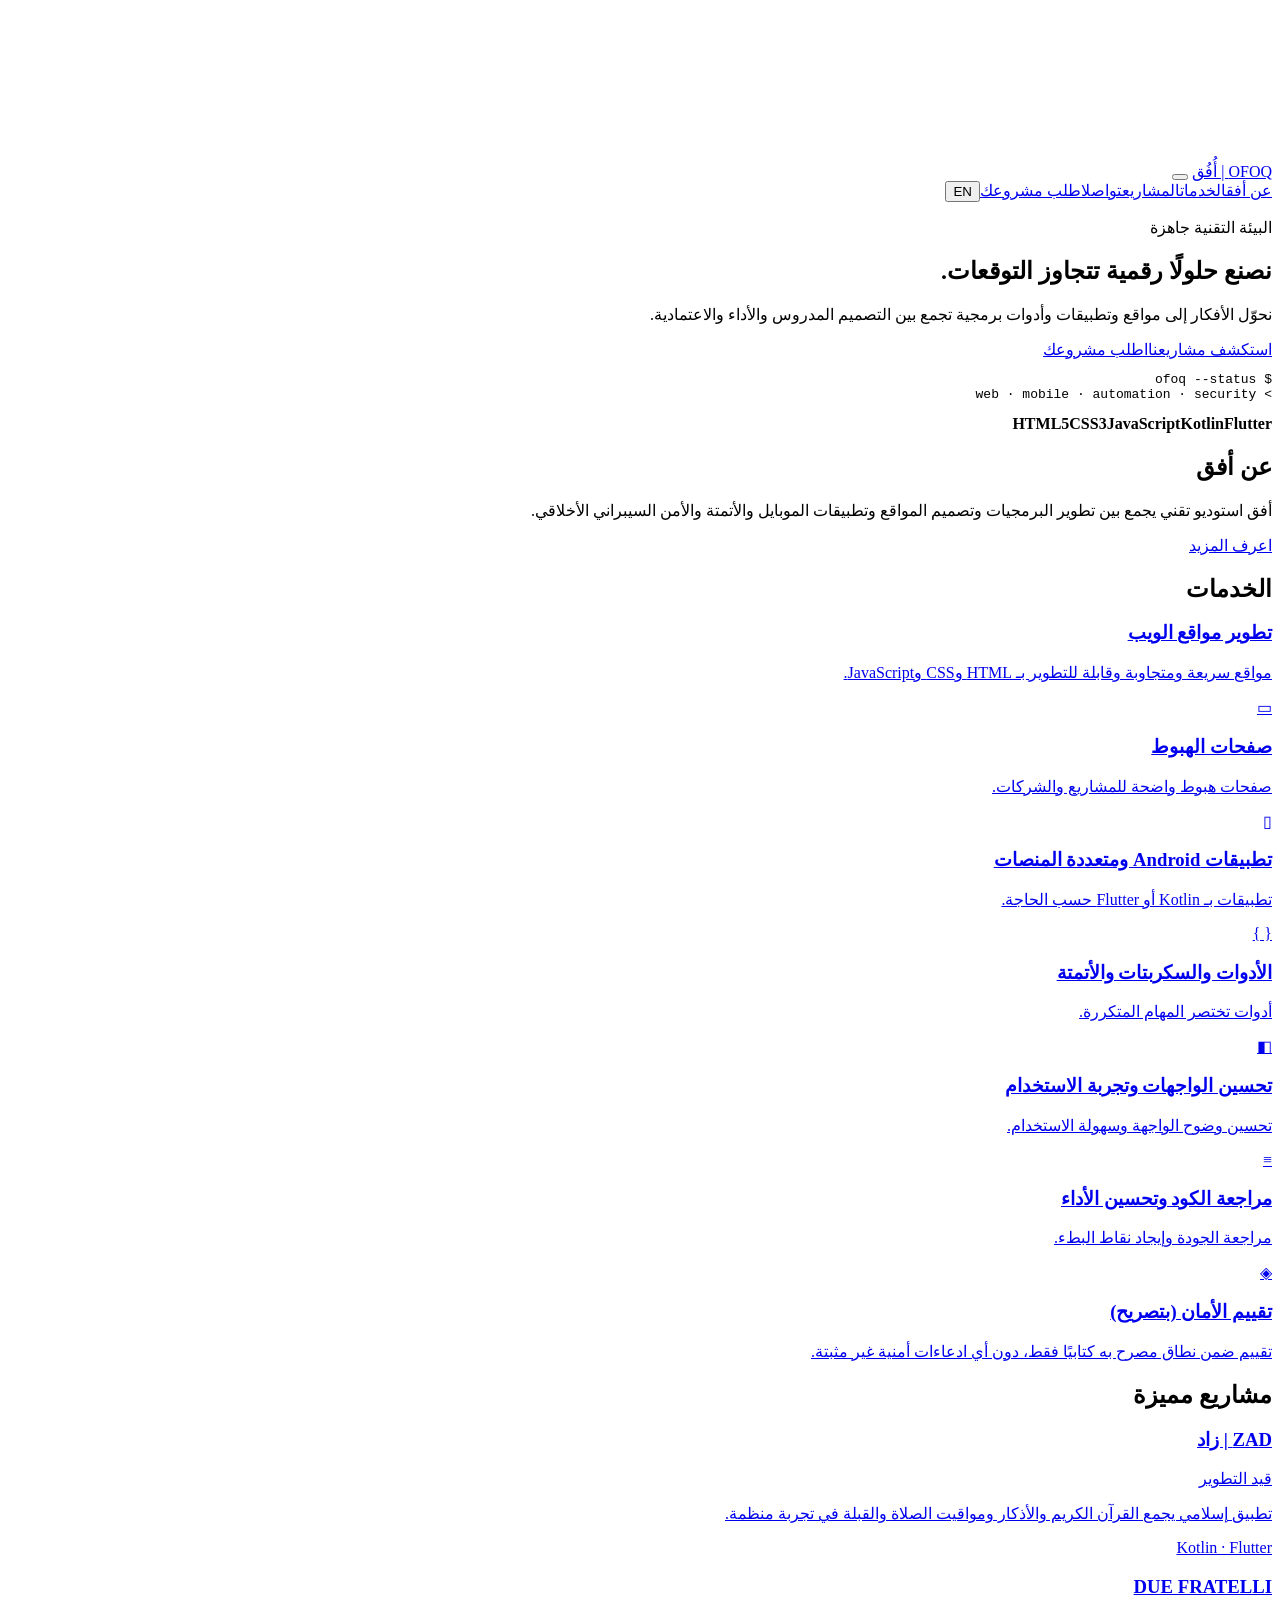
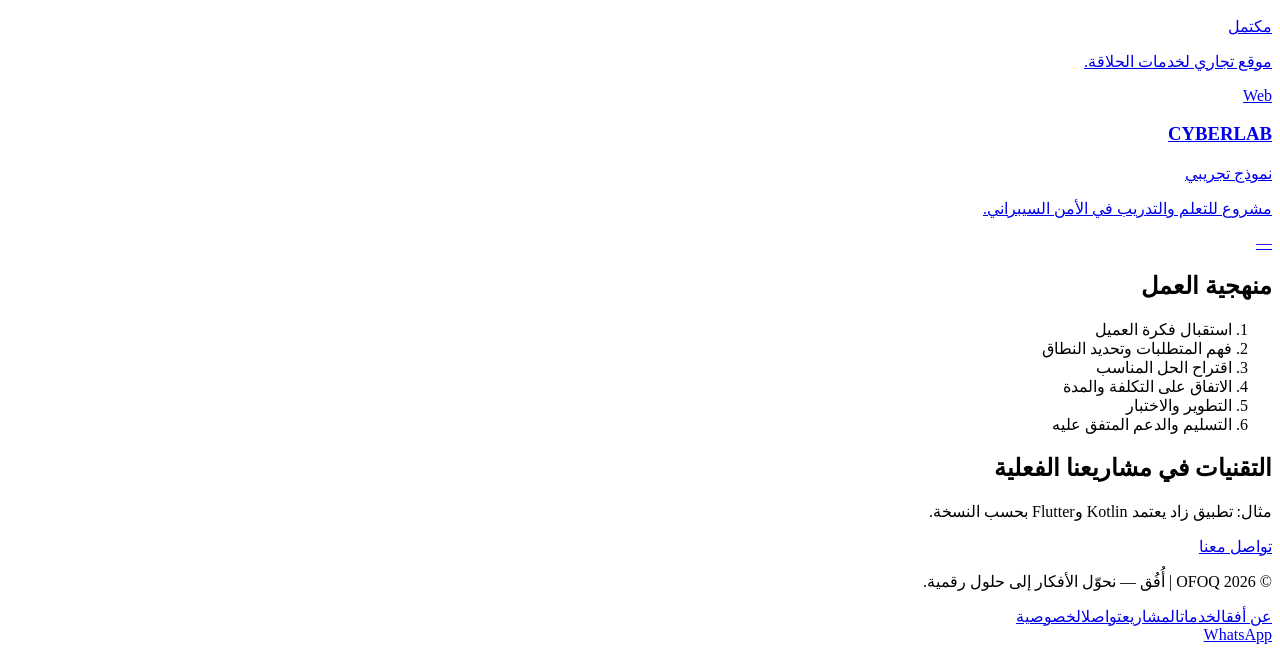
==== index.html @ a7e96326 "Add files via upload" ====
<!DOCTYPE html>
<html lang="ar" dir="rtl" class="js-off" data-title-en="OFOQ — Programming & Tech Studio">
<head><meta charset="utf-8"><meta name="viewport" content="width=device-width, initial-scale=1">
<title>OFOQ | أُفُق — استوديو برمجة وتقنيات</title><meta name="description" content="OFOQ | أُفُق: استوديو تقني لتطوير المواقع والتطبيقات والأتمتة وتقييم الأمان ضمن نطاق مصرح به.">
<meta property="og:title" content="OFOQ | أُفُق — استوديو برمجة وتقنيات"><meta property="og:description" content="OFOQ | أُفُق: استوديو تقني لتطوير المواقع والتطبيقات والأتمتة وتقييم الأمان ضمن نطاق مصرح به."><meta property="og:type" content="website">
<link rel="icon" href="assets/icons/favicon.svg" type="image/svg+xml"><link rel="stylesheet" href="css/site.css">
<script src="js/site.js" defer></script></head>
<body><canvas id="bg" aria-hidden="true"></canvas>
<header class="nav"><div class="wrap"><a class="logo" href="index.html">OFOQ<span> | أُفُق</span></a>
<button class="burger" id="burger" aria-label="Menu" aria-expanded="false" aria-controls="links"><i></i><i></i><i></i></button>
<nav class="links" id="links"><a href="pages/about.html"><span data-ar="عن أفق" data-en="About">عن أفق</span></a><a href="pages/services.html"><span data-ar="الخدمات" data-en="Services">الخدمات</span></a><a href="pages/projects.html"><span data-ar="المشاريع" data-en="Projects">المشاريع</span></a><a href="pages/contact.html"><span data-ar="تواصل" data-en="Contact">تواصل</span></a><a class="btn sm" href="pages/request-project.html"><span data-ar="اطلب مشروعك" data-en="Request">اطلب مشروعك</span></a><button id="lang" class="btn g sm" aria-label="Language">EN</button></nav></div></header>
<main><section class="sec "><div class="wrap"><div class="hero"><div><p class="eyebrow"><span class="dot"></span><span data-ar="البيئة التقنية جاهزة" data-en="Environment ready">البيئة التقنية جاهزة</span></p>
<h1><span data-ar="نصنع حلولًا رقمية تتجاوز التوقعات." data-en="We craft digital solutions that exceed expectations.">نصنع حلولًا رقمية تتجاوز التوقعات.</span></h1>
<p class="lead"><span data-ar="نحوّل الأفكار إلى مواقع وتطبيقات وأدوات برمجية تجمع بين التصميم المدروس والأداء والاعتمادية." data-en="We turn ideas into websites, apps and software tools that combine considered design, performance and reliability.">نحوّل الأفكار إلى مواقع وتطبيقات وأدوات برمجية تجمع بين التصميم المدروس والأداء والاعتمادية.</span></p>
<div class="row"><a class="btn" href="pages/projects.html"><span data-ar="استكشف مشاريعنا" data-en="Explore our projects">استكشف مشاريعنا</span></a><a class="btn g" href="pages/request-project.html"><span data-ar="اطلب مشروعك" data-en="Request your project">اطلب مشروعك</span></a></div></div>
<div class="term" aria-hidden="true"><div class="bar"><i></i><i></i><i></i></div><pre id="term">$ ofoq --status
&gt; web · mobile · automation · security</pre><div class="chips"><b>HTML5</b><b>CSS3</b><b>JavaScript</b><b>Kotlin</b><b>Flutter</b></div></div></div></div></section><section class="sec alt"><div class="wrap"><h2><span data-ar="عن أفق" data-en="About OFOQ">عن أفق</span></h2><p class="lead"><span data-ar="أفق استوديو تقني يجمع بين تطوير البرمجيات وتصميم المواقع وتطبيقات الموبايل والأتمتة والأمن السيبراني الأخلاقي." data-en="OFOQ is a tech studio spanning software development, web design, mobile apps, automation and ethical cybersecurity.">أفق استوديو تقني يجمع بين تطوير البرمجيات وتصميم المواقع وتطبيقات الموبايل والأتمتة والأمن السيبراني الأخلاقي.</span></p><div class="row"><a class="btn g" href="pages/about.html"><span data-ar="اعرف المزيد" data-en="Learn more">اعرف المزيد</span></a></div></div></section><section class="sec "><div class="wrap"><h2><span data-ar="الخدمات" data-en="Services">الخدمات</span></h2><div class="grid"><a class="card tilt rv" href="pages/request-project.html?s=0"><div class="ico"></></div><h3><span data-ar="تطوير مواقع الويب" data-en="Website development">تطوير مواقع الويب</span></h3><p><span data-ar="مواقع سريعة ومتجاوبة وقابلة للتطوير بـ HTML وCSS وJavaScript." data-en="Fast, responsive, extensible websites in HTML, CSS and JavaScript.">مواقع سريعة ومتجاوبة وقابلة للتطوير بـ HTML وCSS وJavaScript.</span></p></a><a class="card tilt rv" href="pages/request-project.html?s=1"><div class="ico">▭</div><h3><span data-ar="صفحات الهبوط" data-en="Landing pages">صفحات الهبوط</span></h3><p><span data-ar="صفحات هبوط واضحة للمشاريع والشركات." data-en="Clear landing pages for projects and companies.">صفحات هبوط واضحة للمشاريع والشركات.</span></p></a><a class="card tilt rv" href="pages/request-project.html?s=2"><div class="ico">▯</div><h3><span data-ar="تطبيقات Android ومتعددة المنصات" data-en="Android & cross-platform apps">تطبيقات Android ومتعددة المنصات</span></h3><p><span data-ar="تطبيقات بـ Kotlin أو Flutter حسب الحاجة." data-en="Apps in Kotlin or Flutter as needed.">تطبيقات بـ Kotlin أو Flutter حسب الحاجة.</span></p></a><a class="card tilt rv" href="pages/request-project.html?s=3"><div class="ico">{ }</div><h3><span data-ar="الأدوات والسكربتات والأتمتة" data-en="Tools, scripts & automation">الأدوات والسكربتات والأتمتة</span></h3><p><span data-ar="أدوات تختصر المهام المتكررة." data-en="Tools that cut repetitive work.">أدوات تختصر المهام المتكررة.</span></p></a><a class="card tilt rv" href="pages/request-project.html?s=4"><div class="ico">◧</div><h3><span data-ar="تحسين الواجهات وتجربة الاستخدام" data-en="UI/UX improvement">تحسين الواجهات وتجربة الاستخدام</span></h3><p><span data-ar="تحسين وضوح الواجهة وسهولة الاستخدام." data-en="Clearer interfaces and easier usage.">تحسين وضوح الواجهة وسهولة الاستخدام.</span></p></a><a class="card tilt rv" href="pages/request-project.html?s=5"><div class="ico">≡</div><h3><span data-ar="مراجعة الكود وتحسين الأداء" data-en="Code review & performance">مراجعة الكود وتحسين الأداء</span></h3><p><span data-ar="مراجعة الجودة وإيجاد نقاط البطء." data-en="Quality review and bottleneck hunting.">مراجعة الجودة وإيجاد نقاط البطء.</span></p></a><a class="card tilt rv" href="pages/request-project.html?s=6"><div class="ico">◈</div><h3><span data-ar="تقييم الأمان (بتصريح)" data-en="Security assessment (authorized)">تقييم الأمان (بتصريح)</span></h3><p><span data-ar="تقييم ضمن نطاق مصرح به كتابيًا فقط، دون أي ادعاءات أمنية غير مثبتة." data-en="Only within a written, authorized scope, with no unproven security claims.">تقييم ضمن نطاق مصرح به كتابيًا فقط، دون أي ادعاءات أمنية غير مثبتة.</span></p></a></div></div></section><section class="sec alt"><div class="wrap"><h2><span data-ar="مشاريع مميزة" data-en="Featured projects">مشاريع مميزة</span></h2><div class="grid"><a class="card tilt rv" data-tags="app kotlin flutter" href="pages/projects/zad.html"><h3>ZAD | زاد</h3><span class="pill"><span data-ar="قيد التطوير" data-en="In development">قيد التطوير</span></span><p><span data-ar="تطبيق إسلامي يجمع القرآن الكريم والأذكار ومواقيت الصلاة والقبلة في تجربة منظمة." data-en="An Islamic app combining Quran, adhkar, prayer times and qibla in an organized experience.">تطبيق إسلامي يجمع القرآن الكريم والأذكار ومواقيت الصلاة والقبلة في تجربة منظمة.</span></p><p class="mono">Kotlin · Flutter</p></a><a class="card tilt rv" data-tags="web" href="pages/projects/due-fratelli.html"><h3>DUE FRATELLI</h3><span class="pill"><span data-ar="مكتمل" data-en="Completed">مكتمل</span></span><p><span data-ar="موقع تجاري لخدمات الحلاقة." data-en="A commercial website for barber services.">موقع تجاري لخدمات الحلاقة.</span></p><p class="mono">Web</p></a><a class="card tilt rv" data-tags="sec" href="pages/projects/cyberlab.html"><h3>CYBERLAB</h3><span class="pill"><span data-ar="نموذج تجريبي" data-en="Prototype">نموذج تجريبي</span></span><p><span data-ar="مشروع للتعلم والتدريب في الأمن السيبراني." data-en="A cybersecurity learning and training project.">مشروع للتعلم والتدريب في الأمن السيبراني.</span></p><p class="mono">—</p></a></div></div></section><section class="sec "><div class="wrap"><h2><span data-ar="منهجية العمل" data-en="How we work">منهجية العمل</span></h2><ol class="grid steps"><li class="card rv"><span data-ar="استقبال فكرة العميل" data-en="Receive your idea">استقبال فكرة العميل</span></li><li class="card rv"><span data-ar="فهم المتطلبات وتحديد النطاق" data-en="Understand requirements & scope">فهم المتطلبات وتحديد النطاق</span></li><li class="card rv"><span data-ar="اقتراح الحل المناسب" data-en="Propose the right solution">اقتراح الحل المناسب</span></li><li class="card rv"><span data-ar="الاتفاق على التكلفة والمدة" data-en="Agree on cost & timeline">الاتفاق على التكلفة والمدة</span></li><li class="card rv"><span data-ar="التطوير والاختبار" data-en="Build & test">التطوير والاختبار</span></li><li class="card rv"><span data-ar="التسليم والدعم المتفق عليه" data-en="Delivery & agreed support">التسليم والدعم المتفق عليه</span></li></ol></div></section><section class="sec alt"><div class="wrap"><h2><span data-ar="التقنيات في مشاريعنا الفعلية" data-en="Tech in our actual projects">التقنيات في مشاريعنا الفعلية</span></h2><p class="lead"><span data-ar="مثال: تطبيق زاد يعتمد Kotlin وFlutter بحسب النسخة." data-en="Example: ZAD uses Kotlin and Flutter depending on the version.">مثال: تطبيق زاد يعتمد Kotlin وFlutter بحسب النسخة.</span></p><div class="row"><a class="btn" href="pages/contact.html"><span data-ar="تواصل معنا" data-en="Get in touch">تواصل معنا</span></a></div></div></section></main>
<footer><div class="wrap"><p>© <span id="yr">2026</span> OFOQ | أُفُق — <span data-ar="نحوّل الأفكار إلى حلول رقمية." data-en="Turning Ideas Into Digital Solutions.">نحوّل الأفكار إلى حلول رقمية.</span></p>
<nav><a href="pages/about.html"><span data-ar="عن أفق" data-en="About">عن أفق</span></a><a href="pages/services.html"><span data-ar="الخدمات" data-en="Services">الخدمات</span></a><a href="pages/projects.html"><span data-ar="المشاريع" data-en="Projects">المشاريع</span></a><a href="pages/contact.html"><span data-ar="تواصل" data-en="Contact">تواصل</span></a><a href="pages/privacy.html"><span data-ar="الخصوصية" data-en="Privacy">الخصوصية</span></a></nav></div></footer>
<a class="wa" href="https://wa.me/201101774594" target="_blank" rel="noopener" aria-label="WhatsApp">WhatsApp</a></body></html>
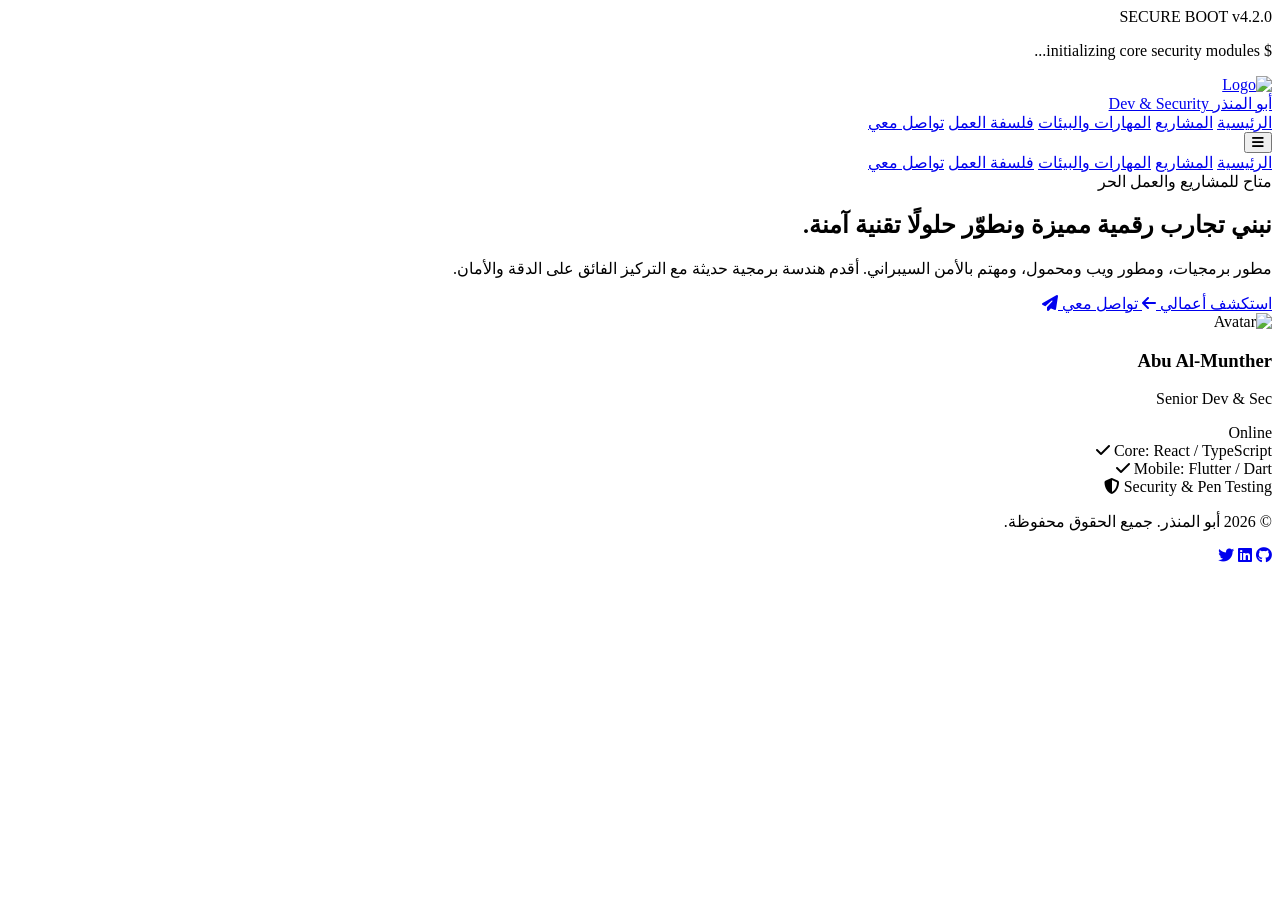
==== commit 629dbf85: "Add files via upload" ====
--- a/index.html
+++ b/index.html
@@ -1,20 +1,165 @@
 <!DOCTYPE html>
-<html lang="ar" dir="rtl" class="js-off" data-title-en="OFOQ — Programming & Tech Studio">
-<head><meta charset="utf-8"><meta name="viewport" content="width=device-width, initial-scale=1">
-<title>OFOQ | أُفُق — استوديو برمجة وتقنيات</title><meta name="description" content="OFOQ | أُفُق: استوديو تقني لتطوير المواقع والتطبيقات والأتمتة وتقييم الأمان ضمن نطاق مصرح به.">
-<meta property="og:title" content="OFOQ | أُفُق — استوديو برمجة وتقنيات"><meta property="og:description" content="OFOQ | أُفُق: استوديو تقني لتطوير المواقع والتطبيقات والأتمتة وتقييم الأمان ضمن نطاق مصرح به."><meta property="og:type" content="website">
-<link rel="icon" href="assets/icons/favicon.svg" type="image/svg+xml"><link rel="stylesheet" href="css/site.css">
-<script src="js/site.js" defer></script></head>
-<body><canvas id="bg" aria-hidden="true"></canvas>
-<header class="nav"><div class="wrap"><a class="logo" href="index.html">OFOQ<span> | أُفُق</span></a>
-<button class="burger" id="burger" aria-label="Menu" aria-expanded="false" aria-controls="links"><i></i><i></i><i></i></button>
-<nav class="links" id="links"><a href="pages/about.html"><span data-ar="عن أفق" data-en="About">عن أفق</span></a><a href="pages/services.html"><span data-ar="الخدمات" data-en="Services">الخدمات</span></a><a href="pages/projects.html"><span data-ar="المشاريع" data-en="Projects">المشاريع</span></a><a href="pages/contact.html"><span data-ar="تواصل" data-en="Contact">تواصل</span></a><a class="btn sm" href="pages/request-project.html"><span data-ar="اطلب مشروعك" data-en="Request">اطلب مشروعك</span></a><button id="lang" class="btn g sm" aria-label="Language">EN</button></nav></div></header>
-<main><section class="sec "><div class="wrap"><div class="hero"><div><p class="eyebrow"><span class="dot"></span><span data-ar="البيئة التقنية جاهزة" data-en="Environment ready">البيئة التقنية جاهزة</span></p>
-<h1><span data-ar="نصنع حلولًا رقمية تتجاوز التوقعات." data-en="We craft digital solutions that exceed expectations.">نصنع حلولًا رقمية تتجاوز التوقعات.</span></h1>
-<p class="lead"><span data-ar="نحوّل الأفكار إلى مواقع وتطبيقات وأدوات برمجية تجمع بين التصميم المدروس والأداء والاعتمادية." data-en="We turn ideas into websites, apps and software tools that combine considered design, performance and reliability.">نحوّل الأفكار إلى مواقع وتطبيقات وأدوات برمجية تجمع بين التصميم المدروس والأداء والاعتمادية.</span></p>
-<div class="row"><a class="btn" href="pages/projects.html"><span data-ar="استكشف مشاريعنا" data-en="Explore our projects">استكشف مشاريعنا</span></a><a class="btn g" href="pages/request-project.html"><span data-ar="اطلب مشروعك" data-en="Request your project">اطلب مشروعك</span></a></div></div>
-<div class="term" aria-hidden="true"><div class="bar"><i></i><i></i><i></i></div><pre id="term">$ ofoq --status
-&gt; web · mobile · automation · security</pre><div class="chips"><b>HTML5</b><b>CSS3</b><b>JavaScript</b><b>Kotlin</b><b>Flutter</b></div></div></div></div></section><section class="sec alt"><div class="wrap"><h2><span data-ar="عن أفق" data-en="About OFOQ">عن أفق</span></h2><p class="lead"><span data-ar="أفق استوديو تقني يجمع بين تطوير البرمجيات وتصميم المواقع وتطبيقات الموبايل والأتمتة والأمن السيبراني الأخلاقي." data-en="OFOQ is a tech studio spanning software development, web design, mobile apps, automation and ethical cybersecurity.">أفق استوديو تقني يجمع بين تطوير البرمجيات وتصميم المواقع وتطبيقات الموبايل والأتمتة والأمن السيبراني الأخلاقي.</span></p><div class="row"><a class="btn g" href="pages/about.html"><span data-ar="اعرف المزيد" data-en="Learn more">اعرف المزيد</span></a></div></div></section><section class="sec "><div class="wrap"><h2><span data-ar="الخدمات" data-en="Services">الخدمات</span></h2><div class="grid"><a class="card tilt rv" href="pages/request-project.html?s=0"><div class="ico"></></div><h3><span data-ar="تطوير مواقع الويب" data-en="Website development">تطوير مواقع الويب</span></h3><p><span data-ar="مواقع سريعة ومتجاوبة وقابلة للتطوير بـ HTML وCSS وJavaScript." data-en="Fast, responsive, extensible websites in HTML, CSS and JavaScript.">مواقع سريعة ومتجاوبة وقابلة للتطوير بـ HTML وCSS وJavaScript.</span></p></a><a class="card tilt rv" href="pages/request-project.html?s=1"><div class="ico">▭</div><h3><span data-ar="صفحات الهبوط" data-en="Landing pages">صفحات الهبوط</span></h3><p><span data-ar="صفحات هبوط واضحة للمشاريع والشركات." data-en="Clear landing pages for projects and companies.">صفحات هبوط واضحة للمشاريع والشركات.</span></p></a><a class="card tilt rv" href="pages/request-project.html?s=2"><div class="ico">▯</div><h3><span data-ar="تطبيقات Android ومتعددة المنصات" data-en="Android & cross-platform apps">تطبيقات Android ومتعددة المنصات</span></h3><p><span data-ar="تطبيقات بـ Kotlin أو Flutter حسب الحاجة." data-en="Apps in Kotlin or Flutter as needed.">تطبيقات بـ Kotlin أو Flutter حسب الحاجة.</span></p></a><a class="card tilt rv" href="pages/request-project.html?s=3"><div class="ico">{ }</div><h3><span data-ar="الأدوات والسكربتات والأتمتة" data-en="Tools, scripts & automation">الأدوات والسكربتات والأتمتة</span></h3><p><span data-ar="أدوات تختصر المهام المتكررة." data-en="Tools that cut repetitive work.">أدوات تختصر المهام المتكررة.</span></p></a><a class="card tilt rv" href="pages/request-project.html?s=4"><div class="ico">◧</div><h3><span data-ar="تحسين الواجهات وتجربة الاستخدام" data-en="UI/UX improvement">تحسين الواجهات وتجربة الاستخدام</span></h3><p><span data-ar="تحسين وضوح الواجهة وسهولة الاستخدام." data-en="Clearer interfaces and easier usage.">تحسين وضوح الواجهة وسهولة الاستخدام.</span></p></a><a class="card tilt rv" href="pages/request-project.html?s=5"><div class="ico">≡</div><h3><span data-ar="مراجعة الكود وتحسين الأداء" data-en="Code review & performance">مراجعة الكود وتحسين الأداء</span></h3><p><span data-ar="مراجعة الجودة وإيجاد نقاط البطء." data-en="Quality review and bottleneck hunting.">مراجعة الجودة وإيجاد نقاط البطء.</span></p></a><a class="card tilt rv" href="pages/request-project.html?s=6"><div class="ico">◈</div><h3><span data-ar="تقييم الأمان (بتصريح)" data-en="Security assessment (authorized)">تقييم الأمان (بتصريح)</span></h3><p><span data-ar="تقييم ضمن نطاق مصرح به كتابيًا فقط، دون أي ادعاءات أمنية غير مثبتة." data-en="Only within a written, authorized scope, with no unproven security claims.">تقييم ضمن نطاق مصرح به كتابيًا فقط، دون أي ادعاءات أمنية غير مثبتة.</span></p></a></div></div></section><section class="sec alt"><div class="wrap"><h2><span data-ar="مشاريع مميزة" data-en="Featured projects">مشاريع مميزة</span></h2><div class="grid"><a class="card tilt rv" data-tags="app kotlin flutter" href="pages/projects/zad.html"><h3>ZAD | زاد</h3><span class="pill"><span data-ar="قيد التطوير" data-en="In development">قيد التطوير</span></span><p><span data-ar="تطبيق إسلامي يجمع القرآن الكريم والأذكار ومواقيت الصلاة والقبلة في تجربة منظمة." data-en="An Islamic app combining Quran, adhkar, prayer times and qibla in an organized experience.">تطبيق إسلامي يجمع القرآن الكريم والأذكار ومواقيت الصلاة والقبلة في تجربة منظمة.</span></p><p class="mono">Kotlin · Flutter</p></a><a class="card tilt rv" data-tags="web" href="pages/projects/due-fratelli.html"><h3>DUE FRATELLI</h3><span class="pill"><span data-ar="مكتمل" data-en="Completed">مكتمل</span></span><p><span data-ar="موقع تجاري لخدمات الحلاقة." data-en="A commercial website for barber services.">موقع تجاري لخدمات الحلاقة.</span></p><p class="mono">Web</p></a><a class="card tilt rv" data-tags="sec" href="pages/projects/cyberlab.html"><h3>CYBERLAB</h3><span class="pill"><span data-ar="نموذج تجريبي" data-en="Prototype">نموذج تجريبي</span></span><p><span data-ar="مشروع للتعلم والتدريب في الأمن السيبراني." data-en="A cybersecurity learning and training project.">مشروع للتعلم والتدريب في الأمن السيبراني.</span></p><p class="mono">—</p></a></div></div></section><section class="sec "><div class="wrap"><h2><span data-ar="منهجية العمل" data-en="How we work">منهجية العمل</span></h2><ol class="grid steps"><li class="card rv"><span data-ar="استقبال فكرة العميل" data-en="Receive your idea">استقبال فكرة العميل</span></li><li class="card rv"><span data-ar="فهم المتطلبات وتحديد النطاق" data-en="Understand requirements & scope">فهم المتطلبات وتحديد النطاق</span></li><li class="card rv"><span data-ar="اقتراح الحل المناسب" data-en="Propose the right solution">اقتراح الحل المناسب</span></li><li class="card rv"><span data-ar="الاتفاق على التكلفة والمدة" data-en="Agree on cost & timeline">الاتفاق على التكلفة والمدة</span></li><li class="card rv"><span data-ar="التطوير والاختبار" data-en="Build & test">التطوير والاختبار</span></li><li class="card rv"><span data-ar="التسليم والدعم المتفق عليه" data-en="Delivery & agreed support">التسليم والدعم المتفق عليه</span></li></ol></div></section><section class="sec alt"><div class="wrap"><h2><span data-ar="التقنيات في مشاريعنا الفعلية" data-en="Tech in our actual projects">التقنيات في مشاريعنا الفعلية</span></h2><p class="lead"><span data-ar="مثال: تطبيق زاد يعتمد Kotlin وFlutter بحسب النسخة." data-en="Example: ZAD uses Kotlin and Flutter depending on the version.">مثال: تطبيق زاد يعتمد Kotlin وFlutter بحسب النسخة.</span></p><div class="row"><a class="btn" href="pages/contact.html"><span data-ar="تواصل معنا" data-en="Get in touch">تواصل معنا</span></a></div></div></section></main>
-<footer><div class="wrap"><p>© <span id="yr">2026</span> OFOQ | أُفُق — <span data-ar="نحوّل الأفكار إلى حلول رقمية." data-en="Turning Ideas Into Digital Solutions.">نحوّل الأفكار إلى حلول رقمية.</span></p>
-<nav><a href="pages/about.html"><span data-ar="عن أفق" data-en="About">عن أفق</span></a><a href="pages/services.html"><span data-ar="الخدمات" data-en="Services">الخدمات</span></a><a href="pages/projects.html"><span data-ar="المشاريع" data-en="Projects">المشاريع</span></a><a href="pages/contact.html"><span data-ar="تواصل" data-en="Contact">تواصل</span></a><a href="pages/privacy.html"><span data-ar="الخصوصية" data-en="Privacy">الخصوصية</span></a></nav></div></footer>
-<a class="wa" href="https://wa.me/201101774594" target="_blank" rel="noopener" aria-label="WhatsApp">WhatsApp</a></body></html>+<html lang="ar" dir="rtl" class="dark">
+<head>
+    <title>أبو المنذر | الرئيسية</title>
+    
+    <meta charset="UTF-8">
+    <meta name="viewport" content="width=device-width, initial-scale=1.0">
+    <link rel="icon" type="image/jpeg" href="assets/icon.png">
+    <link rel="stylesheet" href="assets/style.css">
+    <link href="https://fonts.googleapis.com/css2?family=Cairo:wght@300;400;600;700;900&family=Inter:wght@300;400;500;600;700&display=swap" rel="stylesheet">
+    <link rel="stylesheet" href="https://cdnjs.cloudflare.com/ajax/libs/font-awesome/6.4.0/css/all.min.css">
+    <!-- Tailwind CSS CDN for robust offline/local file:// viewing without build steps -->
+    <script src="https://cdn.tailwindcss.com"></script>
+    <script>
+        tailwind.config = {
+            darkMode: 'class',
+            theme: {
+                extend: {
+                    colors: {
+                        darkBg: '#0B0F14',
+                        cardBg: '#101827',
+                        emeraldAccent: '#00D6A3',
+                        blueAccent: '#3B82F6',
+                    }
+                }
+            }
+        }
+    </script>
+
+</head>
+<body class="bg-[#0B0F14] text-[#F8FAFC] font-['Cairo',sans-serif] selection:bg-[#00D6A3] selection:text-[#0B0F14] overflow-x-hidden">
+    
+    <!-- Cyber Boot Splash Screen -->
+    <div id="splash-screen" class="fixed inset-0 z-50 bg-[#0B0F14] flex flex-col items-center justify-center p-6 transition-opacity duration-700">
+        <div class="terminal-box bg-[#101827] border border-[#00D6A3]/40 p-6 rounded-2xl w-full max-w-xl shadow-2xl shadow-[#00D6A3]/10 relative overflow-hidden">
+            <div class="absolute top-0 left-0 right-0 h-1 bg-gradient-to-r from-[#00D6A3] to-[#3B82F6]"></div>
+            <div class="flex items-center justify-between mb-4 pb-3 border-b border-gray-800">
+                <div class="flex items-center gap-2">
+                    <div class="w-3 h-3 rounded-full bg-red-500/80"></div>
+                    <div class="w-3 h-3 rounded-full bg-yellow-500/80"></div>
+                    <div class="w-3 h-3 rounded-full bg-green-500/80"></div>
+                </div>
+                <span class="text-xs text-[#00D6A3] font-mono tracking-widest">SECURE BOOT v4.2.0</span>
+            </div>
+            <div id="terminal-logs" class="font-mono text-xs sm:text-sm text-gray-300 space-y-2 h-48 overflow-y-auto mb-4">
+                <p class="text-[#3B82F6]">$ initializing core security modules...</p>
+            </div>
+            <div class="w-full bg-gray-900 rounded-full h-2 overflow-hidden border border-gray-800">
+                <div id="boot-progress" class="bg-gradient-to-r from-[#00D6A3] to-[#3B82F6] h-full w-0 transition-all duration-300"></div>
+            </div>
+        </div>
+    </div>
+
+    
+    <header class="fixed top-0 left-0 right-0 z-40 backdrop-blur-md bg-[#0B0F14]/90 border-b border-gray-800/80 shadow-lg">
+        <div class="max-w-7xl mx-auto px-4 sm:px-6 lg:px-8 h-20 flex items-center justify-between">
+            <a href="index.html" class="flex items-center gap-3 group">
+                <div class="w-10 h-10 rounded-xl bg-gradient-to-br from-[#00D6A3] to-[#3B82F6] p-0.5 flex items-center justify-center shadow-lg shadow-[#00D6A3]/20 group-hover:scale-105 transition-transform">
+                    <img src="assets/icon.png" alt="Logo" class="w-full h-full object-cover rounded-[10px]">
+                </div>
+                <div class="flex flex-col">
+                    <span class="font-bold text-lg tracking-tight text-white group-hover:text-[#00D6A3] transition-colors">أبو المنذر</span>
+                    <span class="text-[10px] text-gray-400 font-mono">Dev & Security</span>
+                </div>
+            </a>
+            
+            <nav class="hidden md:flex items-center gap-8 font-medium">
+                <a href="index.html" class="text-sm text-[#00D6A3] font-bold border-b-2 border-[#00D6A3] pb-1">الرئيسية</a>
+<a href="projects.html" class="text-sm text-gray-300 hover:text-[#00D6A3] transition-colors">المشاريع</a>
+<a href="skills.html" class="text-sm text-gray-300 hover:text-[#00D6A3] transition-colors">المهارات والبيئات</a>
+<a href="philosophy.html" class="text-sm text-gray-300 hover:text-[#00D6A3] transition-colors">فلسفة العمل</a>
+<a href="contact.html" class="text-sm text-gray-300 hover:text-[#00D6A3] transition-colors">تواصل معي</a>
+
+            </nav>
+
+            <div class="flex items-center gap-4">
+                <button id="mobile-menu-btn" class="md:hidden text-gray-300 hover:text-white text-xl p-2 bg-[#101827] border border-gray-800 rounded-xl"><i class="fa-solid fa-bars"></i></button>
+            </div>
+        </div>
+        <!-- Mobile Dropdown -->
+        <div id="mobile-menu" class="hidden md:hidden bg-[#101827] border-b border-gray-800 px-6 py-6 space-y-4 shadow-2xl">
+            <a href="index.html" class="block text-sm py-2 text-[#00D6A3] font-bold border-b-2 border-[#00D6A3] pb-1">الرئيسية</a>
+<a href="projects.html" class="block text-sm py-2 text-gray-300 hover:text-[#00D6A3] transition-colors">المشاريع</a>
+<a href="skills.html" class="block text-sm py-2 text-gray-300 hover:text-[#00D6A3] transition-colors">المهارات والبيئات</a>
+<a href="philosophy.html" class="block text-sm py-2 text-gray-300 hover:text-[#00D6A3] transition-colors">فلسفة العمل</a>
+<a href="contact.html" class="block text-sm py-2 text-gray-300 hover:text-[#00D6A3] transition-colors">تواصل معي</a>
+
+        </div>
+    </header>
+    
+
+    <main class="pt-20">
+        <section class="min-h-[90vh] flex items-center relative py-20 px-4 sm:px-6 lg:px-8 max-w-7xl mx-auto">
+            <div class="absolute inset-0 -z-10 bg-[radial-gradient(ellipse_at_top,_var(--tw-gradient-stops))] from-[#101827] via-[#0B0F14] to-[#0B0F14] opacity-80"></div>
+            <div class="grid grid-cols-1 lg:grid-cols-2 gap-12 items-center w-full">
+                <div class="space-y-6">
+                    <div class="inline-flex items-center gap-2 px-3.5 py-1.5 rounded-full bg-[#101827] border border-[#00D6A3]/30 text-xs text-[#00D6A3] font-mono shadow-sm">
+                        <span class="w-2 h-2 rounded-full bg-[#00D6A3] animate-pulse"></span>
+                        متاح للمشاريع والعمل الحر
+                    </div>
+                    <h1 class="text-4xl sm:text-5xl lg:text-6xl font-black tracking-tight leading-tight">
+                        نبني تجارب رقمية مميزة ونطوّر <span class="text-transparent bg-clip-text bg-gradient-to-r from-[#00D6A3] to-[#3B82F6]">حلولًا تقنية آمنة.</span>
+                    </h1>
+                    <p class="text-gray-400 text-lg leading-relaxed max-w-xl">
+                        مطور برمجيات، ومطور ويب ومحمول، ومهتم بالأمن السيبراني. أقدم هندسة برمجية حديثة مع التركيز الفائق على الدقة والأمان.
+                    </p>
+                    <div class="flex flex-wrap gap-4 pt-2">
+                        <a href="projects.html" class="px-6 py-3.5 rounded-xl bg-gradient-to-r from-[#00D6A3] to-[#3B82F6] text-[#0B0F14] font-bold shadow-lg shadow-[#00D6A3]/20 hover:opacity-95 transition-all flex items-center gap-2">
+                            <span>استكشف أعمالي</span>
+                            <i class="fa-solid fa-arrow-left"></i>
+                        </a>
+                        <a href="contact.html" class="px-6 py-3.5 rounded-xl bg-[#101827] border border-gray-800 text-white font-semibold hover:border-[#00D6A3]/45 transition-all flex items-center gap-2">
+                            <span>تواصل معي</span>
+                            <i class="fa-solid fa-paper-plane text-xs"></i>
+                        </a>
+                    </div>
+                </div>
+                <div class="relative flex justify-center">
+                    <div class="w-full max-w-md bg-[#101827] border border-gray-800 rounded-3xl p-6 sm:p-8 shadow-2xl relative overflow-hidden group">
+                        <div class="absolute -right-20 -top-20 w-48 h-48 bg-[#00D6A3]/10 rounded-full blur-3xl group-hover:bg-[#00D6A3]/20 transition-all"></div>
+                        <div class="flex items-center justify-between mb-6 pb-4 border-b border-gray-800">
+                            <div class="flex items-center gap-3">
+                                <img src="assets/icon.png" alt="Avatar" class="w-12 h-12 rounded-xl object-cover border border-[#00D6A3]/40">
+                                <div>
+                                    <h3 class="font-bold text-white">Abu Al-Munther</h3>
+                                    <p class="text-xs text-[#00D6A3] font-mono">Senior Dev & Sec</p>
+                                </div>
+                            </div>
+                            <span class="px-2.5 py-1 rounded-md bg-emerald-500/10 text-emerald-400 text-xs font-mono">Online</span>
+                        </div>
+                        <div class="space-y-4 font-mono text-xs text-gray-300">
+                            <div class="p-3.5 rounded-xl bg-[#0B0F14] border border-gray-800/80 flex items-center justify-between">
+                                <span>Core: React / TypeScript</span>
+                                <i class="fa-solid fa-check text-[#00D6A3]"></i>
+                            </div>
+                            <div class="p-3.5 rounded-xl bg-[#0B0F14] border border-gray-800/80 flex items-center justify-between">
+                                <span>Mobile: Flutter / Dart</span>
+                                <i class="fa-solid fa-check text-[#00D6A3]"></i>
+                            </div>
+                            <div class="p-3.5 rounded-xl bg-[#0B0F14] border border-gray-800/80 flex items-center justify-between">
+                                <span>Security & Pen Testing</span>
+                                <i class="fa-solid fa-shield-halved text-[#3B82F6]"></i>
+                            </div>
+                        </div>
+                    </div>
+                </div>
+            </div>
+        </section>
+    </main>
+
+    
+    <footer class="border-t border-gray-800/80 bg-[#101827]/40 py-12 text-center text-gray-400 text-sm">
+        <div class="max-w-7xl mx-auto px-4 sm:px-6 lg:px-8 flex flex-col sm:flex-row items-center justify-between gap-6">
+            <p>© 2026 أبو المنذر. جميع الحقوق محفوظة.</p>
+            <div class="flex items-center gap-6">
+                <a href="https://github.com/ibnElShrqiya" target="_blank" class="hover:text-[#00D6A3] transition-colors"><i class="fa-brands fa-github text-lg"></i></a>
+                <a href="#" class="hover:text-[#00D6A3] transition-colors"><i class="fa-brands fa-linkedin text-lg"></i></a>
+                <a href="#" class="hover:text-[#00D6A3] transition-colors"><i class="fa-brands fa-twitter text-lg"></i></a>
+            </div>
+        </div>
+    </footer>
+
+    <script src="assets/script.js"></script>
+</body>
+</html>
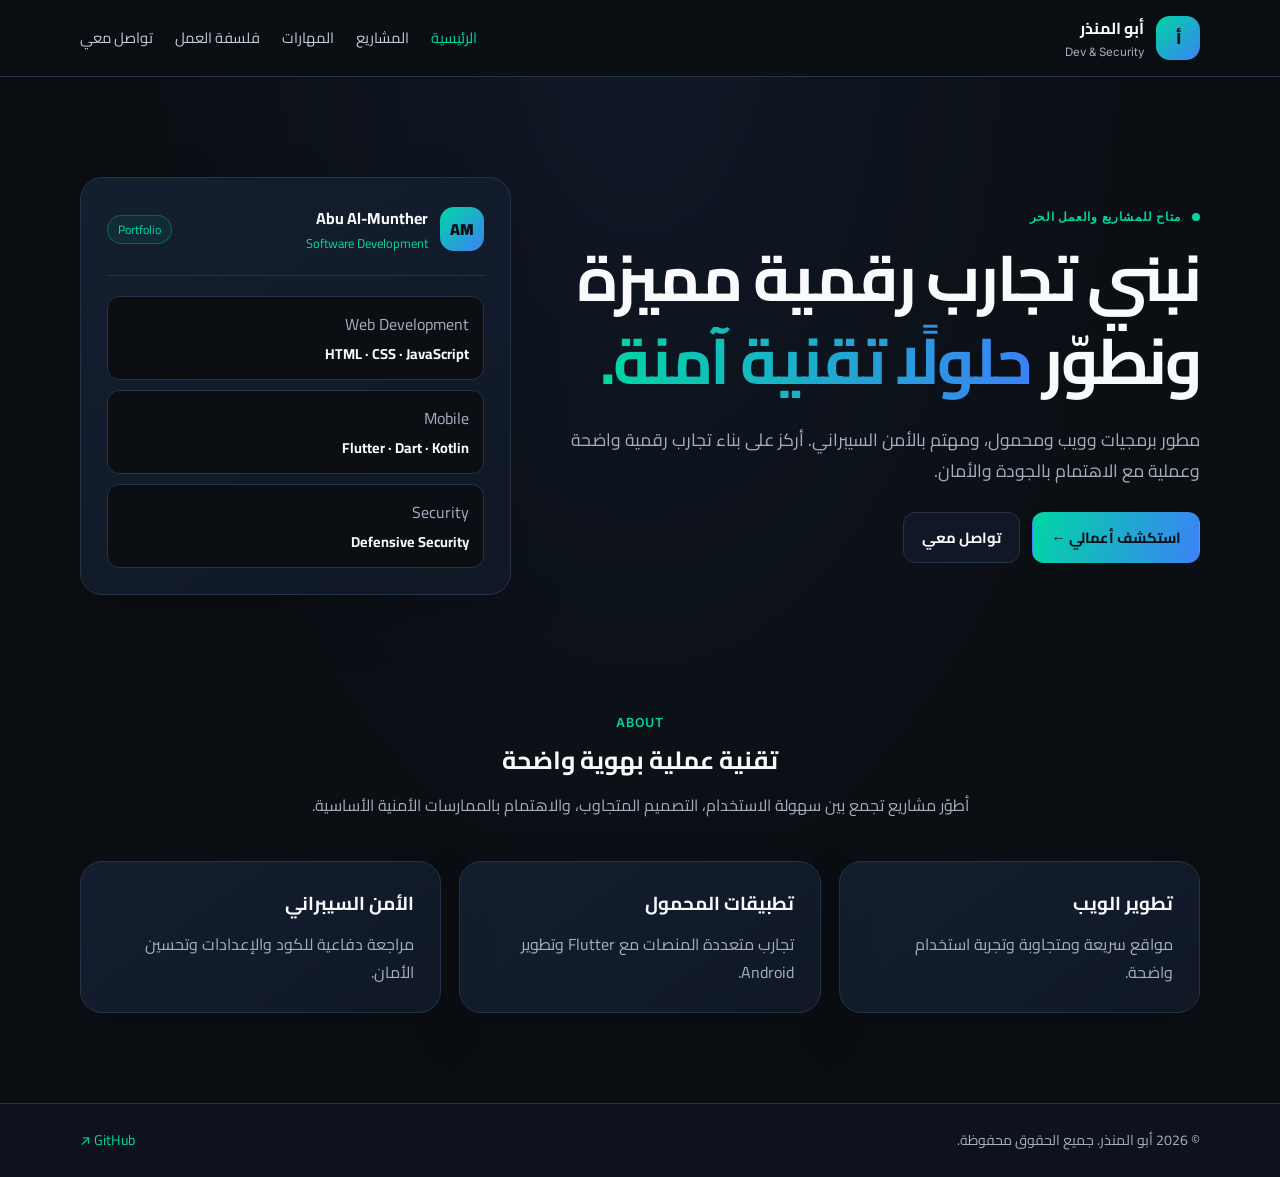
==== commit 67fb2a11: "Add files via upload" ====
--- a/index.html
+++ b/index.html
@@ -1,165 +1,50 @@
-<!DOCTYPE html>
-<html lang="ar" dir="rtl" class="dark">
+<!doctype html>
+<html lang="ar" dir="rtl">
 <head>
-    <title>أبو المنذر | الرئيسية</title>
-    
-    <meta charset="UTF-8">
-    <meta name="viewport" content="width=device-width, initial-scale=1.0">
-    <link rel="icon" type="image/jpeg" href="assets/icon.png">
-    <link rel="stylesheet" href="assets/style.css">
-    <link href="https://fonts.googleapis.com/css2?family=Cairo:wght@300;400;600;700;900&family=Inter:wght@300;400;500;600;700&display=swap" rel="stylesheet">
-    <link rel="stylesheet" href="https://cdnjs.cloudflare.com/ajax/libs/font-awesome/6.4.0/css/all.min.css">
-    <!-- Tailwind CSS CDN for robust offline/local file:// viewing without build steps -->
-    <script src="https://cdn.tailwindcss.com"></script>
-    <script>
-        tailwind.config = {
-            darkMode: 'class',
-            theme: {
-                extend: {
-                    colors: {
-                        darkBg: '#0B0F14',
-                        cardBg: '#101827',
-                        emeraldAccent: '#00D6A3',
-                        blueAccent: '#3B82F6',
-                    }
-                }
-            }
-        }
-    </script>
-
+  <meta charset="utf-8">
+  <meta name="viewport" content="width=device-width, initial-scale=1">
+  <meta name="description" content="أبو المنذر — مطور برمجيات وويب ومحمول ومهتم بالأمن السيبراني.">
+  <meta name="referrer" content="strict-origin-when-cross-origin">
+  <title>أبو المنذر | الرئيسية</title>
+  <link rel="icon" href="favicon.svg" type="image/svg+xml">
+  <link rel="stylesheet" href="style.css">
+  <link rel="preconnect" href="https://fonts.googleapis.com">
+  <link rel="preconnect" href="https://fonts.gstatic.com" crossorigin>
+  <link href="https://fonts.googleapis.com/css2?family=Cairo:wght@300;400;600;700;900&family=Inter:wght@400;600;700&display=swap" rel="stylesheet">
+  <script src="script.js" defer></script>
 </head>
-<body class="bg-[#0B0F14] text-[#F8FAFC] font-['Cairo',sans-serif] selection:bg-[#00D6A3] selection:text-[#0B0F14] overflow-x-hidden">
-    
-    <!-- Cyber Boot Splash Screen -->
-    <div id="splash-screen" class="fixed inset-0 z-50 bg-[#0B0F14] flex flex-col items-center justify-center p-6 transition-opacity duration-700">
-        <div class="terminal-box bg-[#101827] border border-[#00D6A3]/40 p-6 rounded-2xl w-full max-w-xl shadow-2xl shadow-[#00D6A3]/10 relative overflow-hidden">
-            <div class="absolute top-0 left-0 right-0 h-1 bg-gradient-to-r from-[#00D6A3] to-[#3B82F6]"></div>
-            <div class="flex items-center justify-between mb-4 pb-3 border-b border-gray-800">
-                <div class="flex items-center gap-2">
-                    <div class="w-3 h-3 rounded-full bg-red-500/80"></div>
-                    <div class="w-3 h-3 rounded-full bg-yellow-500/80"></div>
-                    <div class="w-3 h-3 rounded-full bg-green-500/80"></div>
-                </div>
-                <span class="text-xs text-[#00D6A3] font-mono tracking-widest">SECURE BOOT v4.2.0</span>
-            </div>
-            <div id="terminal-logs" class="font-mono text-xs sm:text-sm text-gray-300 space-y-2 h-48 overflow-y-auto mb-4">
-                <p class="text-[#3B82F6]">$ initializing core security modules...</p>
-            </div>
-            <div class="w-full bg-gray-900 rounded-full h-2 overflow-hidden border border-gray-800">
-                <div id="boot-progress" class="bg-gradient-to-r from-[#00D6A3] to-[#3B82F6] h-full w-0 transition-all duration-300"></div>
-            </div>
-        </div>
+<body>
+<header class="site-header">
+  <a class="brand" href="index.html"><span class="brand-mark">أ</span><span><strong>أبو المنذر</strong><small>Dev &amp; Security</small></span></a>
+  <button class="menu-toggle" type="button" aria-label="فتح القائمة" aria-expanded="false" aria-controls="site-nav">القائمة ☰</button>
+  <nav id="site-nav" class="site-nav">
+    <a aria-current="page" href="index.html">الرئيسية</a><a href="projects.html">المشاريع</a><a href="skills.html">المهارات</a><a href="philosophy.html">فلسفة العمل</a><a href="contact.html">تواصل معي</a>
+  </nav>
+</header>
+<main>
+  <section class="hero container">
+    <div class="hero-copy">
+      <p class="eyebrow"><span class="status-dot"></span> متاح للمشاريع والعمل الحر</p>
+      <h1>نبني تجارب رقمية مميزة ونطوّر <span class="gradient-text">حلولًا تقنية آمنة.</span></h1>
+      <p class="lead">مطور برمجيات وويب ومحمول، ومهتم بالأمن السيبراني. أركز على بناء تجارب رقمية واضحة وعملية مع الاهتمام بالجودة والأمان.</p>
+      <div class="actions"><a class="button primary" href="projects.html">استكشف أعمالي ←</a><a class="button secondary" href="contact.html">تواصل معي</a></div>
     </div>
-
-    
-    <header class="fixed top-0 left-0 right-0 z-40 backdrop-blur-md bg-[#0B0F14]/90 border-b border-gray-800/80 shadow-lg">
-        <div class="max-w-7xl mx-auto px-4 sm:px-6 lg:px-8 h-20 flex items-center justify-between">
-            <a href="index.html" class="flex items-center gap-3 group">
-                <div class="w-10 h-10 rounded-xl bg-gradient-to-br from-[#00D6A3] to-[#3B82F6] p-0.5 flex items-center justify-center shadow-lg shadow-[#00D6A3]/20 group-hover:scale-105 transition-transform">
-                    <img src="assets/icon.png" alt="Logo" class="w-full h-full object-cover rounded-[10px]">
-                </div>
-                <div class="flex flex-col">
-                    <span class="font-bold text-lg tracking-tight text-white group-hover:text-[#00D6A3] transition-colors">أبو المنذر</span>
-                    <span class="text-[10px] text-gray-400 font-mono">Dev & Security</span>
-                </div>
-            </a>
-            
-            <nav class="hidden md:flex items-center gap-8 font-medium">
-                <a href="index.html" class="text-sm text-[#00D6A3] font-bold border-b-2 border-[#00D6A3] pb-1">الرئيسية</a>
-<a href="projects.html" class="text-sm text-gray-300 hover:text-[#00D6A3] transition-colors">المشاريع</a>
-<a href="skills.html" class="text-sm text-gray-300 hover:text-[#00D6A3] transition-colors">المهارات والبيئات</a>
-<a href="philosophy.html" class="text-sm text-gray-300 hover:text-[#00D6A3] transition-colors">فلسفة العمل</a>
-<a href="contact.html" class="text-sm text-gray-300 hover:text-[#00D6A3] transition-colors">تواصل معي</a>
-
-            </nav>
-
-            <div class="flex items-center gap-4">
-                <button id="mobile-menu-btn" class="md:hidden text-gray-300 hover:text-white text-xl p-2 bg-[#101827] border border-gray-800 rounded-xl"><i class="fa-solid fa-bars"></i></button>
-            </div>
-        </div>
-        <!-- Mobile Dropdown -->
-        <div id="mobile-menu" class="hidden md:hidden bg-[#101827] border-b border-gray-800 px-6 py-6 space-y-4 shadow-2xl">
-            <a href="index.html" class="block text-sm py-2 text-[#00D6A3] font-bold border-b-2 border-[#00D6A3] pb-1">الرئيسية</a>
-<a href="projects.html" class="block text-sm py-2 text-gray-300 hover:text-[#00D6A3] transition-colors">المشاريع</a>
-<a href="skills.html" class="block text-sm py-2 text-gray-300 hover:text-[#00D6A3] transition-colors">المهارات والبيئات</a>
-<a href="philosophy.html" class="block text-sm py-2 text-gray-300 hover:text-[#00D6A3] transition-colors">فلسفة العمل</a>
-<a href="contact.html" class="block text-sm py-2 text-gray-300 hover:text-[#00D6A3] transition-colors">تواصل معي</a>
-
-        </div>
-    </header>
-    
-
-    <main class="pt-20">
-        <section class="min-h-[90vh] flex items-center relative py-20 px-4 sm:px-6 lg:px-8 max-w-7xl mx-auto">
-            <div class="absolute inset-0 -z-10 bg-[radial-gradient(ellipse_at_top,_var(--tw-gradient-stops))] from-[#101827] via-[#0B0F14] to-[#0B0F14] opacity-80"></div>
-            <div class="grid grid-cols-1 lg:grid-cols-2 gap-12 items-center w-full">
-                <div class="space-y-6">
-                    <div class="inline-flex items-center gap-2 px-3.5 py-1.5 rounded-full bg-[#101827] border border-[#00D6A3]/30 text-xs text-[#00D6A3] font-mono shadow-sm">
-                        <span class="w-2 h-2 rounded-full bg-[#00D6A3] animate-pulse"></span>
-                        متاح للمشاريع والعمل الحر
-                    </div>
-                    <h1 class="text-4xl sm:text-5xl lg:text-6xl font-black tracking-tight leading-tight">
-                        نبني تجارب رقمية مميزة ونطوّر <span class="text-transparent bg-clip-text bg-gradient-to-r from-[#00D6A3] to-[#3B82F6]">حلولًا تقنية آمنة.</span>
-                    </h1>
-                    <p class="text-gray-400 text-lg leading-relaxed max-w-xl">
-                        مطور برمجيات، ومطور ويب ومحمول، ومهتم بالأمن السيبراني. أقدم هندسة برمجية حديثة مع التركيز الفائق على الدقة والأمان.
-                    </p>
-                    <div class="flex flex-wrap gap-4 pt-2">
-                        <a href="projects.html" class="px-6 py-3.5 rounded-xl bg-gradient-to-r from-[#00D6A3] to-[#3B82F6] text-[#0B0F14] font-bold shadow-lg shadow-[#00D6A3]/20 hover:opacity-95 transition-all flex items-center gap-2">
-                            <span>استكشف أعمالي</span>
-                            <i class="fa-solid fa-arrow-left"></i>
-                        </a>
-                        <a href="contact.html" class="px-6 py-3.5 rounded-xl bg-[#101827] border border-gray-800 text-white font-semibold hover:border-[#00D6A3]/45 transition-all flex items-center gap-2">
-                            <span>تواصل معي</span>
-                            <i class="fa-solid fa-paper-plane text-xs"></i>
-                        </a>
-                    </div>
-                </div>
-                <div class="relative flex justify-center">
-                    <div class="w-full max-w-md bg-[#101827] border border-gray-800 rounded-3xl p-6 sm:p-8 shadow-2xl relative overflow-hidden group">
-                        <div class="absolute -right-20 -top-20 w-48 h-48 bg-[#00D6A3]/10 rounded-full blur-3xl group-hover:bg-[#00D6A3]/20 transition-all"></div>
-                        <div class="flex items-center justify-between mb-6 pb-4 border-b border-gray-800">
-                            <div class="flex items-center gap-3">
-                                <img src="assets/icon.png" alt="Avatar" class="w-12 h-12 rounded-xl object-cover border border-[#00D6A3]/40">
-                                <div>
-                                    <h3 class="font-bold text-white">Abu Al-Munther</h3>
-                                    <p class="text-xs text-[#00D6A3] font-mono">Senior Dev & Sec</p>
-                                </div>
-                            </div>
-                            <span class="px-2.5 py-1 rounded-md bg-emerald-500/10 text-emerald-400 text-xs font-mono">Online</span>
-                        </div>
-                        <div class="space-y-4 font-mono text-xs text-gray-300">
-                            <div class="p-3.5 rounded-xl bg-[#0B0F14] border border-gray-800/80 flex items-center justify-between">
-                                <span>Core: React / TypeScript</span>
-                                <i class="fa-solid fa-check text-[#00D6A3]"></i>
-                            </div>
-                            <div class="p-3.5 rounded-xl bg-[#0B0F14] border border-gray-800/80 flex items-center justify-between">
-                                <span>Mobile: Flutter / Dart</span>
-                                <i class="fa-solid fa-check text-[#00D6A3]"></i>
-                            </div>
-                            <div class="p-3.5 rounded-xl bg-[#0B0F14] border border-gray-800/80 flex items-center justify-between">
-                                <span>Security & Pen Testing</span>
-                                <i class="fa-solid fa-shield-halved text-[#3B82F6]"></i>
-                            </div>
-                        </div>
-                    </div>
-                </div>
-            </div>
-        </section>
-    </main>
-
-    
-    <footer class="border-t border-gray-800/80 bg-[#101827]/40 py-12 text-center text-gray-400 text-sm">
-        <div class="max-w-7xl mx-auto px-4 sm:px-6 lg:px-8 flex flex-col sm:flex-row items-center justify-between gap-6">
-            <p>© 2026 أبو المنذر. جميع الحقوق محفوظة.</p>
-            <div class="flex items-center gap-6">
-                <a href="https://github.com/ibnElShrqiya" target="_blank" class="hover:text-[#00D6A3] transition-colors"><i class="fa-brands fa-github text-lg"></i></a>
-                <a href="#" class="hover:text-[#00D6A3] transition-colors"><i class="fa-brands fa-linkedin text-lg"></i></a>
-                <a href="#" class="hover:text-[#00D6A3] transition-colors"><i class="fa-brands fa-twitter text-lg"></i></a>
-            </div>
-        </div>
-    </footer>
-
-    <script src="assets/script.js"></script>
+    <aside class="profile-card">
+      <div class="profile-head"><span class="avatar">AM</span><div><strong>Abu Al-Munther</strong><small>Software Development</small></div><span class="pill">Portfolio</span></div>
+      <div class="tech-row"><span>Web Development</span><b>HTML · CSS · JavaScript</b></div>
+      <div class="tech-row"><span>Mobile</span><b>Flutter · Dart · Kotlin</b></div>
+      <div class="tech-row"><span>Security</span><b>Defensive Security</b></div>
+    </aside>
+  </section>
+  <section class="container section">
+    <div class="section-heading"><p class="eyebrow">ABOUT</p><h2>تقنية عملية بهوية واضحة</h2><p>أطوّر مشاريع تجمع بين سهولة الاستخدام، التصميم المتجاوب، والاهتمام بالممارسات الأمنية الأساسية.</p></div>
+    <div class="cards three">
+      <article class="card"><h3>تطوير الويب</h3><p>مواقع سريعة ومتجاوبة وتجربة استخدام واضحة.</p></article>
+      <article class="card"><h3>تطبيقات المحمول</h3><p>تجارب متعددة المنصات مع Flutter وتطوير Android.</p></article>
+      <article class="card"><h3>الأمن السيبراني</h3><p>مراجعة دفاعية للكود والإعدادات وتحسين الأمان.</p></article>
+    </div>
+  </section>
+</main>
+<footer class="site-footer"><span>© 2026 أبو المنذر. جميع الحقوق محفوظة.</span><a href="https://github.com/ibnElShrqiya" target="_blank" rel="noopener noreferrer">GitHub ↗</a></footer>
 </body>
-</html>
+</html>
--- a/style.css
+++ b/style.css
@@ -0,0 +1,22 @@
+/* AOFOQ static portfolio styles — local asset, no CSS framework runtime required */
+:root{color-scheme:dark;--bg:#0b0f14;--surface:#101827;--surface2:#131f30;--text:#f8fafc;--muted:#a3afbf;--line:#253247;--green:#00d6a3;--blue:#3b82f6;--radius:22px}
+*{box-sizing:border-box}
+html{scroll-behavior:smooth}
+body{margin:0;background:radial-gradient(ellipse at top,#101827 0%,var(--bg) 55%);color:var(--text);font-family:"Cairo",Inter,system-ui,sans-serif;line-height:1.75;min-height:100vh}
+a{color:inherit;text-decoration:none}
+a:focus-visible,button:focus-visible,input:focus-visible,textarea:focus-visible{outline:3px solid var(--green);outline-offset:3px}
+.container{width:min(1120px,calc(100% - 36px));margin-inline:auto}
+.site-header{position:sticky;top:0;z-index:10;display:flex;align-items:center;justify-content:space-between;gap:24px;padding:14px max(18px,calc((100% - 1120px)/2));background:rgba(11,15,20,.94);border-bottom:1px solid var(--line);backdrop-filter:blur(12px)}
+.brand{display:flex;align-items:center;gap:12px;white-space:nowrap}.brand strong,.brand small{display:block}.brand small{font-size:.72rem;color:var(--muted);font-family:Inter,sans-serif}.brand-mark,.avatar{display:grid;place-items:center;width:44px;height:44px;border-radius:14px;background:linear-gradient(135deg,var(--green),var(--blue));color:#071017;font-weight:900}
+.site-nav{display:flex;gap:22px;align-items:center}.site-nav a{color:#c4ccd7;font-size:.92rem}.site-nav a:hover,.site-nav a[aria-current=page]{color:var(--green)}.menu-toggle{display:none;background:var(--surface);color:var(--text);border:1px solid var(--line);border-radius:12px;padding:8px 12px;font:inherit}
+.hero{display:grid;grid-template-columns:1.25fr .85fr;gap:54px;align-items:center;padding-block:100px 78px;min-height:570px}.eyebrow{color:var(--green);font:600 .78rem Inter,sans-serif;letter-spacing:.06em}.status-dot{display:inline-block;width:8px;height:8px;border-radius:50%;background:var(--green);margin-inline-end:7px}
+h1,h2,h3,p{margin-top:0}h1{font-size:clamp(2.3rem,5vw,4.2rem);line-height:1.3;letter-spacing:-.035em;margin-bottom:22px}h2{font-size:1.55rem;line-height:1.45}.gradient-text{background:linear-gradient(90deg,var(--green),var(--blue));color:transparent;background-clip:text;-webkit-background-clip:text}.lead{font-size:1.1rem;color:var(--muted);max-width:660px}.actions{display:flex;flex-wrap:wrap;gap:12px;margin-top:25px}
+.button{display:inline-flex;justify-content:center;align-items:center;gap:8px;border:1px solid var(--line);border-radius:12px;padding:11px 18px;font:700 .92rem "Cairo",sans-serif;cursor:pointer}.button.primary{background:linear-gradient(110deg,var(--green),var(--blue));color:#061117;border-color:transparent}.button.secondary{background:var(--surface);color:var(--text)}.button:hover{filter:brightness(1.08)}
+.profile-card,.card{background:linear-gradient(145deg,rgba(19,31,48,.95),rgba(16,24,39,.95));border:1px solid var(--line);border-radius:var(--radius);padding:26px;box-shadow:0 22px 55px rgba(0,0,0,.16)}.profile-head{display:flex;align-items:center;gap:12px;border-bottom:1px solid var(--line);padding-bottom:20px;margin-bottom:20px}.profile-head strong,.profile-head small{display:block}.profile-head small{color:var(--green);font-size:.8rem}.pill{display:inline-flex;align-items:center;border:1px solid rgba(0,214,163,.3);background:rgba(0,214,163,.08);color:var(--green);padding:3px 10px;border-radius:999px;font-size:.76rem}.profile-head .pill{margin-inline-start:auto}.tech-row{display:flex;flex-direction:column;gap:3px;padding:13px 14px;margin-top:10px;background:var(--bg);border:1px solid var(--line);border-radius:12px}.tech-row span,.muted{color:var(--muted)}.tech-row b{font-size:.9rem}
+.section{padding-block:42px 90px}.section-heading{text-align:center;max-width:760px;margin:0 auto 42px}.section-heading h1,.section-heading h2{margin-bottom:12px}.section-heading p:not(.eyebrow){color:var(--muted)}.page-main{padding-block:70px 95px;min-height:65vh}.page-main .section-heading h1{font-size:clamp(2rem,4vw,3.2rem)}
+.cards{display:grid;gap:18px}.cards.three{grid-template-columns:repeat(3,minmax(0,1fr))}.cards.two{grid-template-columns:repeat(2,minmax(0,1fr))}.card h2,.card h3{margin-bottom:10px}.card p{color:var(--muted);margin-bottom:0}.project-card{display:flex;flex-direction:column;align-items:flex-start}.project-card .actions{margin-top:auto;padding-top:22px}.card-top{display:flex;justify-content:space-between;align-items:center;gap:10px;width:100%;margin-bottom:15px}.warning{color:#f5c76b;border-color:rgba(245,199,107,.3);background:rgba(245,199,107,.08)}.info{color:#8ab4ff;border-color:rgba(138,180,255,.3);background:rgba(138,180,255,.08)}.muted{font-size:.88rem}.tags{display:flex;flex-wrap:wrap;gap:8px;margin-top:18px}.tags span{font: .76rem Inter,sans-serif;color:var(--green);border:1px solid var(--line);background:var(--bg);padding:5px 9px;border-radius:8px}.skill-icon{display:grid;place-items:center;width:46px;height:46px;border-radius:14px;background:rgba(0,214,163,.09);color:var(--green);font:700 .9rem Inter,sans-serif;margin-bottom:18px}
+.contact-layout{display:grid;grid-template-columns:.8fr 1.2fr;gap:18px;max-width:960px;margin-inline:auto}.email-link{color:var(--green);overflow-wrap:anywhere}form{display:grid;gap:10px;margin-top:18px}label{font-size:.9rem;color:#d6deea}input,textarea{width:100%;font:inherit;color:var(--text);background:var(--bg);border:1px solid var(--line);border-radius:10px;padding:11px 12px}textarea{resize:vertical}.form-status{font-size:.9rem;color:var(--green);min-height:1.5em}
+.site-footer{display:flex;justify-content:space-between;gap:16px;padding:24px max(18px,calc((100% - 1120px)/2));border-top:1px solid var(--line);background:rgba(16,24,39,.45);color:var(--muted);font-size:.88rem}.site-footer a{color:var(--green)}
+@media(max-width:820px){.site-header{flex-wrap:wrap}.menu-toggle{display:block}.site-nav{display:none;order:3;width:100%;flex-direction:column;align-items:stretch;gap:0;padding:8px 0}.site-nav.is-open{display:flex}.site-nav a{padding:10px 4px;border-top:1px solid var(--line)}.hero{grid-template-columns:1fr;gap:28px;padding-block:65px 45px}.cards.three{grid-template-columns:repeat(2,minmax(0,1fr))}.contact-layout{grid-template-columns:1fr}}
+@media(max-width:560px){.container{width:min(100% - 26px,1120px)}.cards.three,.cards.two{grid-template-columns:1fr}.profile-card,.card{padding:21px}.site-footer{flex-direction:column;align-items:flex-start}.hero{padding-top:45px}h1{font-size:2.35rem}}
+@media(prefers-reduced-motion:reduce){html{scroll-behavior:auto}*,*::before,*::after{animation-duration:.01ms!important;animation-iteration-count:1!important;transition-duration:.01ms!important}}
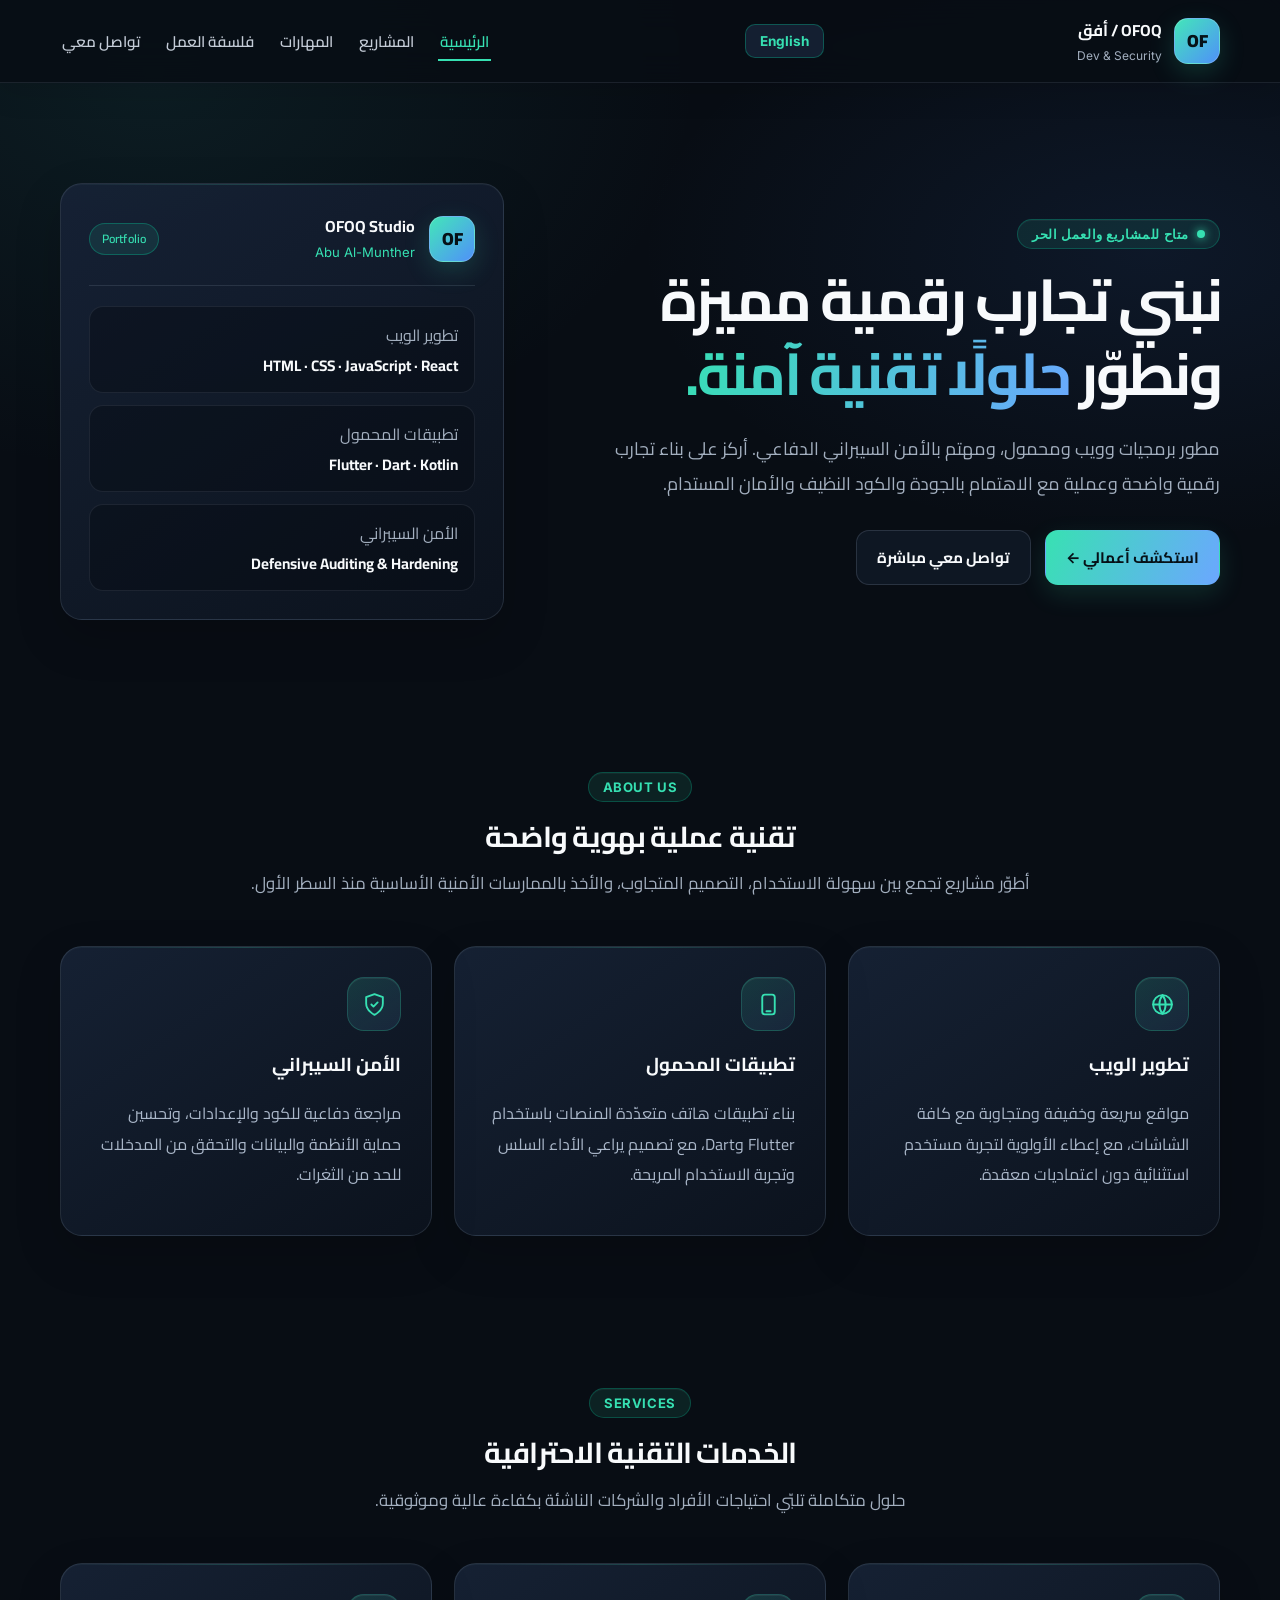
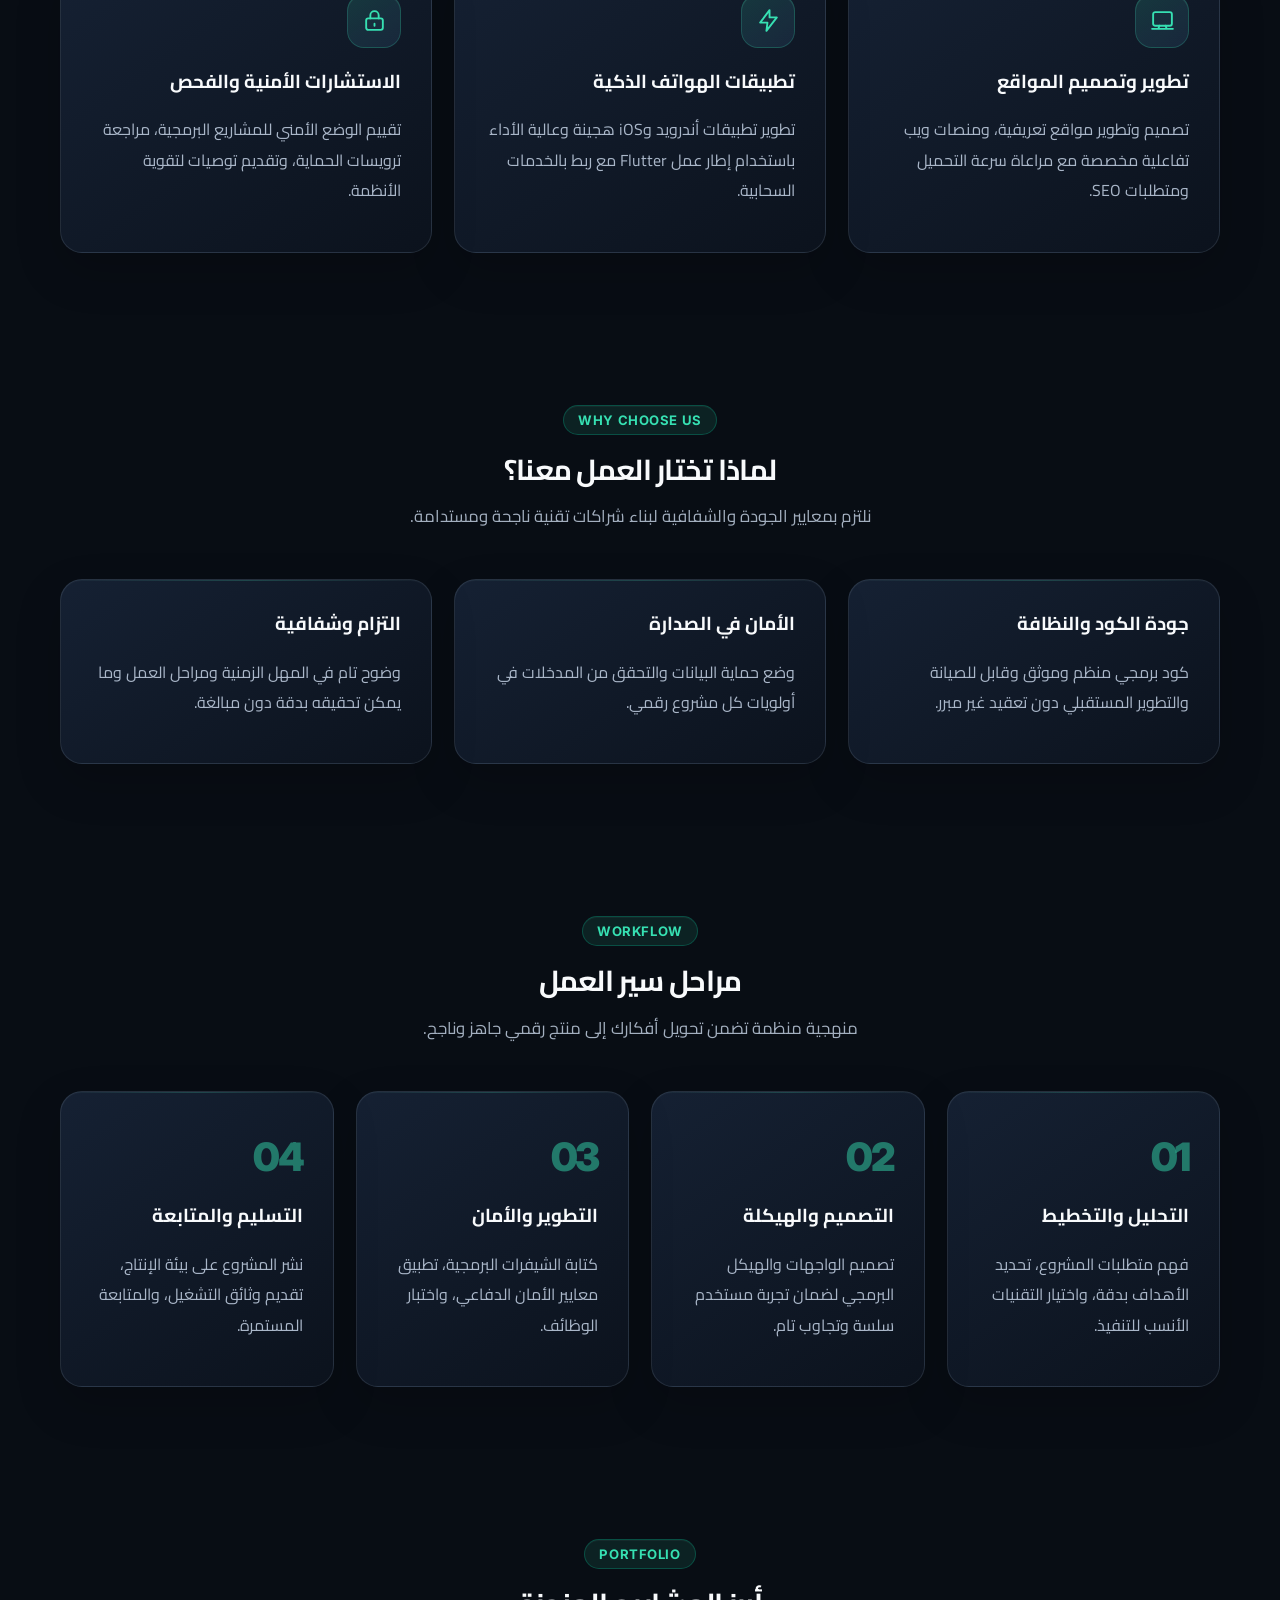
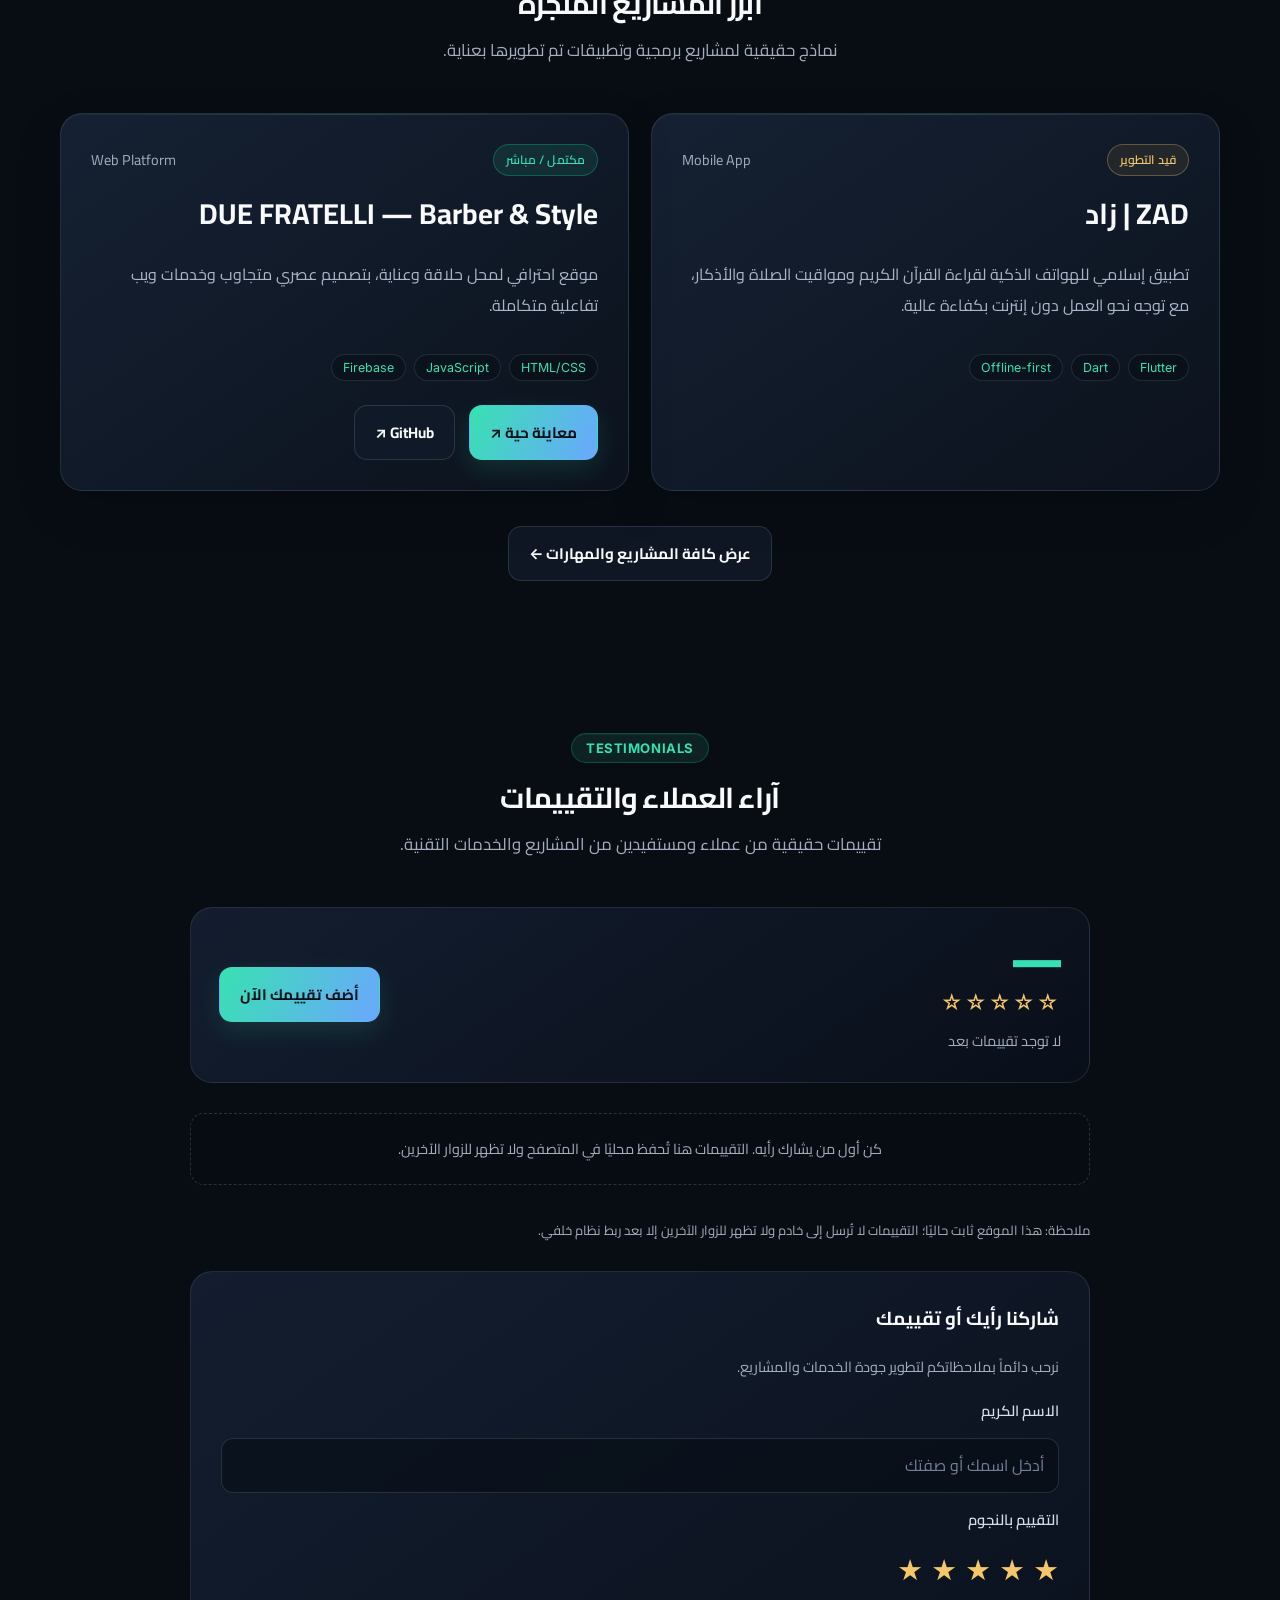
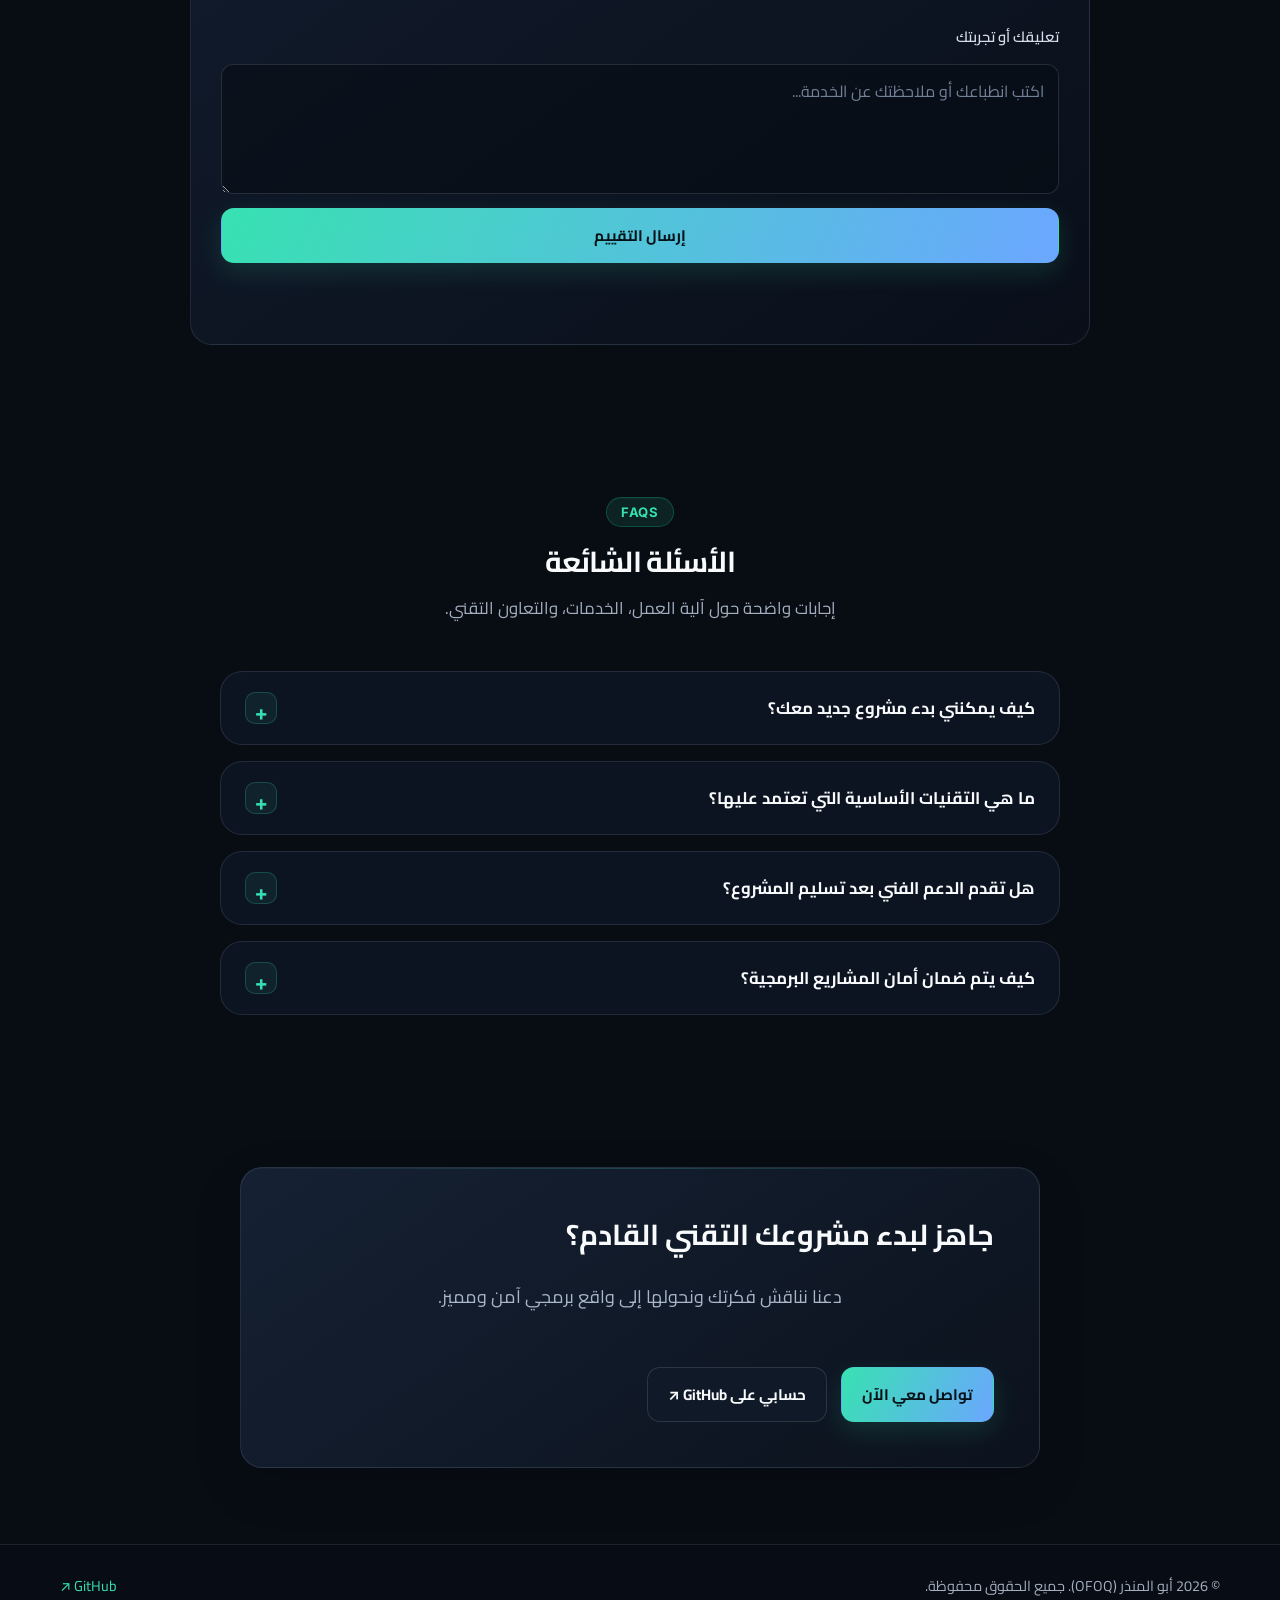
==== commit 88b96c50: "Add files via upload" ====
--- a/index.html
+++ b/index.html
@@ -3,48 +3,302 @@
 <head>
   <meta charset="utf-8">
   <meta name="viewport" content="width=device-width, initial-scale=1">
-  <meta name="description" content="أبو المنذر — مطور برمجيات وويب ومحمول ومهتم بالأمن السيبراني.">
+  <meta name="description" content="OFOQ (أبو المنذر) — مطور برمجيات وويب ومحمول، ومختص بالأمن السيبراني الدفاعي وحلول الويب التقنية.">
   <meta name="referrer" content="strict-origin-when-cross-origin">
-  <title>أبو المنذر | الرئيسية</title>
+  <meta property="og:title" content="OFOQ | تطوير البرمجيات والأمن السيبراني">
+  <meta property="og:description" content="نبني تجارب رقمية مميزة ونطوّر حلولًا تقنية آمنة وعالية الجودة.">
+  <meta property="og:type" content="website">
+  <title>OFOQ | أفق — أبو المنذر</title>
+  <meta name="theme-color" content="#0b111b">
+  <meta name="apple-mobile-web-app-capable" content="yes">
+  <meta name="apple-mobile-web-app-title" content="OFOQ">
+  <meta name="mobile-web-app-capable" content="yes">
   <link rel="icon" href="favicon.svg" type="image/svg+xml">
+  <link rel="icon" href="icons/icon-192.png" type="image/png" sizes="192x192">
+  <link rel="apple-touch-icon" href="icons/apple-touch-icon.png" sizes="180x180">
+  <link rel="manifest" href="site.webmanifest">
   <link rel="stylesheet" href="style.css">
   <link rel="preconnect" href="https://fonts.googleapis.com">
   <link rel="preconnect" href="https://fonts.gstatic.com" crossorigin>
-  <link href="https://fonts.googleapis.com/css2?family=Cairo:wght@300;400;600;700;900&family=Inter:wght@400;600;700&display=swap" rel="stylesheet">
+  <link href="https://fonts.googleapis.com/css2?family=Cairo:wght@300;400;500;600;700;800;900&family=Inter:wght@400;500;600;700;800&display=swap" rel="stylesheet">
   <script src="script.js" defer></script>
 </head>
 <body>
 <header class="site-header">
-  <a class="brand" href="index.html"><span class="brand-mark">أ</span><span><strong>أبو المنذر</strong><small>Dev &amp; Security</small></span></a>
-  <button class="menu-toggle" type="button" aria-label="فتح القائمة" aria-expanded="false" aria-controls="site-nav">القائمة ☰</button>
+  <a class="brand" href="index.html">
+    <span class="avatar">OF</span>
+    <span><strong>OFOQ / أفق</strong><small data-i18n="brand_sub">Dev &amp; Security</small></span>
+  </a>
+  <div class="header-controls">
+    <button id="lang-switch-btn" class="lang-switch" type="button" aria-label="Switch Language">English</button>
+    <button class="menu-toggle" type="button" aria-label="فتح القائمة" aria-expanded="false" aria-controls="site-nav">القائمة ☰</button>
+  </div>
   <nav id="site-nav" class="site-nav">
-    <a aria-current="page" href="index.html">الرئيسية</a><a href="projects.html">المشاريع</a><a href="skills.html">المهارات</a><a href="philosophy.html">فلسفة العمل</a><a href="contact.html">تواصل معي</a>
+    <a aria-current="page" href="index.html" data-i18n="nav_home">الرئيسية</a>
+    <a href="projects.html" data-i18n="nav_projects">المشاريع</a>
+    <a href="skills.html" data-i18n="nav_skills">المهارات</a>
+    <a href="philosophy.html" data-i18n="nav_philosophy">فلسفة العمل</a>
+    <a href="contact.html" data-i18n="nav_contact">تواصل معي</a>
   </nav>
 </header>
 <main>
+  <!-- Hero Section -->
   <section class="hero container">
     <div class="hero-copy">
-      <p class="eyebrow"><span class="status-dot"></span> متاح للمشاريع والعمل الحر</p>
-      <h1>نبني تجارب رقمية مميزة ونطوّر <span class="gradient-text">حلولًا تقنية آمنة.</span></h1>
-      <p class="lead">مطور برمجيات وويب ومحمول، ومهتم بالأمن السيبراني. أركز على بناء تجارب رقمية واضحة وعملية مع الاهتمام بالجودة والأمان.</p>
-      <div class="actions"><a class="button primary" href="projects.html">استكشف أعمالي ←</a><a class="button secondary" href="contact.html">تواصل معي</a></div>
-    </div>
-    <aside class="profile-card">
-      <div class="profile-head"><span class="avatar">AM</span><div><strong>Abu Al-Munther</strong><small>Software Development</small></div><span class="pill">Portfolio</span></div>
-      <div class="tech-row"><span>Web Development</span><b>HTML · CSS · JavaScript</b></div>
-      <div class="tech-row"><span>Mobile</span><b>Flutter · Dart · Kotlin</b></div>
-      <div class="tech-row"><span>Security</span><b>Defensive Security</b></div>
+      <p class="eyebrow"><span class="status-dot"></span> <span data-i18n="status_avail">متاح للمشاريع والعمل الحر</span></p>
+      <h1><span data-i18n="hero_title">نبني تجارب رقمية مميزة ونطوّر</span> <span class="gradient-text" data-i18n="hero_title_gradient">حلولًا تقنية آمنة.</span></h1>
+      <p class="lead" data-i18n="hero_lead">مطور برمجيات وويب ومحمول، ومهتم بالأمن السيبراني الدفاعي. أركز على بناء تجارب رقمية واضحة وعملية مع الاهتمام بالجودة والكود النظيف والأمان المستدام.</p>
+      <div class="actions">
+        <a class="button primary" href="projects.html" data-i18n="btn_explore">استكشف أعمالي ←</a>
+        <a class="button secondary" href="contact.html" data-i18n="btn_contact">تواصل معي مباشرة</a>
+      </div>
+    </div>
+    <aside class="profile-card" aria-label="بطاقة التعريف الشخصية">
+      <div class="profile-head">
+        <span class="avatar">OF</span>
+        <div><strong>OFOQ Studio</strong><small>Abu Al-Munther</small></div>
+        <span class="pill" data-i18n="card_portfolio">Portfolio</span>
+      </div>
+      <div class="tech-row"><span data-i18n="tech_web">تطوير الويب</span><b>HTML · CSS · JavaScript · React</b></div>
+      <div class="tech-row"><span data-i18n="tech_mobile">تطبيقات المحمول</span><b>Flutter · Dart · Kotlin</b></div>
+      <div class="tech-row"><span data-i18n="tech_sec">الأمن السيبراني</span><b>Defensive Auditing &amp; Hardening</b></div>
     </aside>
   </section>
-  <section class="container section">
-    <div class="section-heading"><p class="eyebrow">ABOUT</p><h2>تقنية عملية بهوية واضحة</h2><p>أطوّر مشاريع تجمع بين سهولة الاستخدام، التصميم المتجاوب، والاهتمام بالممارسات الأمنية الأساسية.</p></div>
+
+  <!-- About Us Section -->
+  <section class="container section" id="about">
+    <div class="section-heading">
+      <p class="eyebrow" data-i18n="about_eyebrow">ABOUT US</p>
+      <h2 data-i18n="about_title">تقنية عملية بهوية واضحة</h2>
+      <p data-i18n="about_desc">أطوّر مشاريع تجمع بين سهولة الاستخدام، التصميم المتجاوب، والأخذ بالممارسات الأمنية الأساسية منذ السطر الأول.</p>
+    </div>
     <div class="cards three">
-      <article class="card"><h3>تطوير الويب</h3><p>مواقع سريعة ومتجاوبة وتجربة استخدام واضحة.</p></article>
-      <article class="card"><h3>تطبيقات المحمول</h3><p>تجارب متعددة المنصات مع Flutter وتطوير Android.</p></article>
-      <article class="card"><h3>الأمن السيبراني</h3><p>مراجعة دفاعية للكود والإعدادات وتحسين الأمان.</p></article>
+      <article class="card">
+        <span class="skill-icon"><svg viewBox="0 0 24 24" aria-hidden="true"><circle cx="12" cy="12" r="9"/><path d="M3 12h18M12 3a15 15 0 0 1 0 18M12 3a15 15 0 0 0 0 18"/></svg></span>
+        <h3 data-i18n="card_web_title">تطوير الويب</h3>
+        <p data-i18n="card_web_desc">مواقع سريعة وخفيفة ومتجاوبة مع كافة الشاشات، مع إعطاء الأولوية لتجربة مستخدم استثنائية دون اعتماديات معقدة.</p>
+      </article>
+      <article class="card">
+        <span class="skill-icon"><svg viewBox="0 0 24 24" aria-hidden="true"><rect x="6" y="2.5" width="12" height="19" rx="2.5"/><path d="M10 18.5h4"/></svg></span>
+        <h3 data-i18n="card_mob_title">تطبيقات المحمول</h3>
+        <p data-i18n="card_mob_desc">بناء تطبيقات هاتف متعدّدة المنصات باستخدام Flutter وDart، مع تصميم يراعي الأداء السلس وتجربة الاستخدام المريحة.</p>
+      </article>
+      <article class="card">
+        <span class="skill-icon"><svg viewBox="0 0 24 24" aria-hidden="true"><path d="M12 22s8-4 8-11V5l-8-3-8 3v6c0 7 8 11 8 11Z"/><path d="m9 12 2 2 4-4"/></svg></span>
+        <h3 data-i18n="card_sec_title">الأمن السيبراني</h3>
+        <p data-i18n="card_sec_desc">مراجعة دفاعية للكود والإعدادات، وتحسين حماية الأنظمة والبيانات والتحقق من المدخلات للحد من الثغرات.</p>
+      </article>
+    </div>
+  </section>
+
+  <!-- Services Section -->
+  <section class="container section" id="services">
+    <div class="section-heading">
+      <p class="eyebrow" data-i18n="services_eyebrow">SERVICES</p>
+      <h2 data-i18n="services_title">الخدمات التقنية الاحترافية</h2>
+      <p data-i18n="services_desc">حلول متكاملة تلبّي احتياجات الأفراد والشركات الناشئة بكفاءة عالية وموثوقية.</p>
+    </div>
+    <div class="cards three">
+      <article class="card">
+        <span class="skill-icon"><svg viewBox="0 0 24 24" aria-hidden="true"><rect x="3" y="4" width="18" height="13" rx="2"/><path d="M2 20h20M9 17l-1 3m7-3 1 3"/></svg></span>
+        <h3 data-i18n="serv1_title">تطوير وتصميم المواقع</h3>
+        <p data-i18n="serv1_desc">تصميم وتطوير مواقع تعريفية، ومنصات ويب تفاعلية مخصصة مع مراعاة سرعة التحميل ومتطلبات SEO.</p>
+      </article>
+      <article class="card">
+        <span class="skill-icon"><svg viewBox="0 0 24 24" aria-hidden="true"><path d="m13 2-9 12h7l-1 8 10-13h-7l0-7Z"/></svg></span>
+        <h3 data-i18n="serv2_title">تطبيقات الهواتف الذكية</h3>
+        <p data-i18n="serv2_desc">تطوير تطبيقات أندرويد وiOS هجينة وعالية الأداء باستخدام إطار عمل Flutter مع ربط بالخدمات السحابية.</p>
+      </article>
+      <article class="card">
+        <span class="skill-icon"><svg viewBox="0 0 24 24" aria-hidden="true"><rect x="4" y="10" width="16" height="11" rx="2"/><path d="M8 10V7a4 4 0 0 1 8 0v3m-4 5v2"/></svg></span>
+        <h3 data-i18n="serv3_title">الاستشارات الأمنية والفحص</h3>
+        <p data-i18n="serv3_desc">تقييم الوضع الأمني للمشاريع البرمجية، مراجعة ترويسات الحماية، وتقديم توصيات لتقوية الأنظمة.</p>
+      </article>
+    </div>
+  </section>
+
+  <!-- Why Choose Us -->
+  <section class="container section" id="why-us">
+    <div class="section-heading">
+      <p class="eyebrow" data-i18n="why_eyebrow">WHY CHOOSE US</p>
+      <h2 data-i18n="why_title">لماذا تختار العمل معنا؟</h2>
+      <p data-i18n="why_desc">نلتزم بمعايير الجودة والشفافية لبناء شراكات تقنية ناجحة ومستدامة.</p>
+    </div>
+    <div class="cards three">
+      <article class="card">
+        <h3 data-i18n="why1_title">جودة الكود والنظافة</h3>
+        <p data-i18n="why1_desc">كود برمجي منظم وموثق وقابل للصيانة والتطوير المستقبلي دون تعقيد غير مبرر.</p>
+      </article>
+      <article class="card">
+        <h3 data-i18n="why2_title">الأمان في الصدارة</h3>
+        <p data-i18n="why2_desc">وضع حماية البيانات والتحقق من المدخلات في أولويات كل مشروع رقمي.</p>
+      </article>
+      <article class="card">
+        <h3 data-i18n="why3_title">التزام وشفافية</h3>
+        <p data-i18n="why3_desc">وضوح تام في المهل الزمنية ومراحل العمل وما يمكن تحقيقه بدقة دون مبالغة.</p>
+      </article>
+    </div>
+  </section>
+
+  <!-- Workflow Section -->
+  <section class="container section" id="workflow">
+    <div class="section-heading">
+      <p class="eyebrow" data-i18n="workflow_eyebrow">WORKFLOW</p>
+      <h2 data-i18n="workflow_title">مراحل سير العمل</h2>
+      <p data-i18n="workflow_desc">منهجية منظمة تضمن تحويل أفكارك إلى منتج رقمي جاهز وناجح.</p>
+    </div>
+    <div class="cards four">
+      <article class="card workflow-step">
+        <span class="workflow-number">01</span>
+        <h3 data-i18n="wf1_title">التحليل والتخطيط</h3>
+        <p data-i18n="wf1_desc">فهم متطلبات المشروع، تحديد الأهداف بدقة، واختيار التقنيات الأنسب للتنفيذ.</p>
+      </article>
+      <article class="card workflow-step">
+        <span class="workflow-number">02</span>
+        <h3 data-i18n="wf2_title">التصميم والهيكلة</h3>
+        <p data-i18n="wf2_desc">تصميم الواجهات والهيكل البرمجي لضمان تجربة مستخدم سلسة وتجاوب تام.</p>
+      </article>
+      <article class="card workflow-step">
+        <span class="workflow-number">03</span>
+        <h3 data-i18n="wf3_title">التطوير والأمان</h3>
+        <p data-i18n="wf3_desc">كتابة الشيفرات البرمجية، تطبيق معايير الأمان الدفاعي، واختبار الوظائف.</p>
+      </article>
+      <article class="card workflow-step">
+        <span class="workflow-number">04</span>
+        <h3 data-i18n="wf4_title">التسليم والمتابعة</h3>
+        <p data-i18n="wf4_desc">نشر المشروع على بيئة الإنتاج، تقديم وثائق التشغيل، والمتابعة المستمرة.</p>
+      </article>
+    </div>
+  </section>
+
+  <!-- Portfolio / Featured Projects Preview -->
+  <section class="container section" id="portfolio">
+    <div class="section-heading">
+      <p class="eyebrow" data-i18n="portfolio_eyebrow">PORTFOLIO</p>
+      <h2 data-i18n="portfolio_title">أبرز المشاريع المنجزة</h2>
+      <p data-i18n="portfolio_desc">نماذج حقيقية لمشاريع برمجية وتطبيقات تم تطويرها بعناية.</p>
+    </div>
+    <div class="cards two">
+      <article class="card project-card">
+        <div class="card-top">
+          <span class="pill warning" data-i18n="proj_dev">قيد التطوير</span>
+          <span class="muted">Mobile App</span>
+        </div>
+        <h2>ZAD | زاد</h2>
+        <p data-i18n="zad_desc">تطبيق إسلامي للهواتف الذكية لقراءة القرآن الكريم ومواقيت الصلاة والأذكار، مع توجه نحو العمل دون إنترنت بكفاءة عالية.</p>
+        <div class="tags"><span>Flutter</span><span>Dart</span><span>Offline-first</span></div>
+      </article>
+      <article class="card project-card">
+        <div class="card-top">
+          <span class="pill" data-i18n="proj_live">مكتمل / مباشر</span>
+          <span class="muted">Web Platform</span>
+        </div>
+        <h2>DUE FRATELLI — Barber &amp; Style</h2>
+        <p data-i18n="due_desc">موقع احترافي لمحل حلاقة وعناية، بتصميم عصري متجاوب وخدمات ويب تفاعلية متكاملة.</p>
+        <div class="tags"><span>HTML/CSS</span><span>JavaScript</span><span>Firebase</span></div>
+        <div class="actions">
+          <a class="button primary" href="https://due-fratelli-barbershop.pages.dev/" target="_blank" rel="noopener noreferrer">معاينة حية ↗</a>
+          <a class="button secondary" href="https://github.com/ibnElShrqiya/due-fratelli-barbershop" target="_blank" rel="noopener noreferrer">GitHub ↗</a>
+        </div>
+      </article>
+    </div>
+    <div style="text-align: center; margin-top: 35px;">
+      <a class="button secondary" href="projects.html" data-i18n="btn_all_projects">عرض كافة المشاريع والمهارات ←</a>
+    </div>
+  </section>
+
+  <!-- Customer Reviews System Section -->
+  <section class="container section" id="reviews">
+    <div class="section-heading">
+      <p class="eyebrow" data-i18n="reviews_eyebrow">TESTIMONIALS</p>
+      <h2 data-i18n="reviews_title">آراء العملاء والتقييمات</h2>
+      <p data-i18n="reviews_desc">شارك تجربتك؛ التقييمات الحالية تُحفظ محليًا على هذا الجهاز فقط.</p>
+    </div>
+    <div class="reviews-container">
+      <div class="reviews-summary-card">
+        <div>
+          <div class="rating-big" id="avg-rating">5.0</div>
+          <div class="stars-display" id="avg-stars">★★★★★</div>
+          <div class="muted" id="total-reviews" style="margin-top: 6px;">بناءً على التقييمات المعتمدة</div>
+        </div>
+        <div>
+          <a class="button primary" href="#review-form-anchor" data-i18n="add_review_btn">أضف تقييمك الآن</a>
+        </div>
+      </div>
+
+      <div class="reviews-grid" id="reviews-list"></div>
+      <p class="muted reviews-note">ملاحظة: هذا الموقع ثابت حاليًا؛ التقييمات لا تُرسل إلى خادم ولا تظهر للزوار الآخرين إلا بعد ربط نظام خلفي.</p>
+
+      <div class="review-form-card" id="review-form-anchor">
+        <h3 data-i18n="review_form_title">شاركنا رأيك أو تقييمك</h3>
+        <p class="muted" data-i18n="review_form_sub">نرحب دائماً بملاحظاتكم لتطوير جودة الخدمات والمشاريع.</p>
+        <form id="review-form">
+          <label for="reviewer-name" data-i18n="rev_name_lbl">الاسم الكريم</label>
+          <input id="reviewer-name" name="name" type="text" maxlength="80" autocomplete="name" required placeholder="أدخل اسمك أو صفتك" data-i18n-placeholder="rev_name_ph">
+          
+          <label data-i18n="rev_stars_lbl">التقييم بالنجوم</label>
+          <div class="star-rating-input" id="star-rating-input">
+            <span class="active">★</span>
+            <span class="active">★</span>
+            <span class="active">★</span>
+            <span class="active">★</span>
+            <span class="active">★</span>
+          </div>
+
+          <label for="reviewer-comment" data-i18n="rev_comment_lbl">تعليقك أو تجربتك</label>
+          <textarea id="reviewer-comment" name="comment" rows="3" maxlength="500" required placeholder="اكتب انطباعك أو ملاحظتك عن الخدمة..." data-i18n-placeholder="rev_comment_ph"></textarea>
+
+          <button class="button primary" type="submit" data-i18n="rev_submit">إرسال التقييم</button>
+          <p id="review-status" class="form-status" aria-live="polite"></p>
+        </form>
+      </div>
+    </div>
+  </section>
+
+  <!-- FAQs Section -->
+  <section class="container section" id="faqs">
+    <div class="section-heading">
+      <p class="eyebrow" data-i18n="faqs_eyebrow">FAQs</p>
+      <h2 data-i18n="faqs_title">الأسئلة الشائعة</h2>
+      <p data-i18n="faqs_desc">إجابات واضحة حول آلية العمل، الخدمات، والتعاون التقني.</p>
+    </div>
+    <div class="faq-list">
+      <details class="faq-item">
+        <summary data-i18n="faq1_q">كيف يمكنني بدء مشروع جديد معك؟</summary>
+        <p data-i18n="faq1_a">يمكنك التواصل معي عبر نموذج الاتصال أو البريد الإلكتروني المباشر مع توضيح فكرة المشروع ومتطلباته الأساسية، وسأقوم بالرد خلال أسرع وقت لمناقشة التفاصيل.</p>
+      </details>
+      <details class="faq-item">
+        <summary data-i18n="faq2_q">ما هي التقنيات الأساسية التي تعتمد عليها؟</summary>
+        <p data-i18n="faq2_a">أعتمد على تقنيات الويب القياسية (HTML, CSS, JavaScript, React) لتطوير المواقع، وإطار عمل Flutter لتطوير تطبيقات الهواتف الذكية، مع التركيز على الأمان والكود النظيف.</p>
+      </details>
+      <details class="faq-item">
+        <summary data-i18n="faq3_q">هل تقدم الدعم الفني بعد تسليم المشروع؟</summary>
+        <p data-i18n="faq3_a">نعم، أقدم الدعم الفني والمتابعة لضمان استقرار العمل، بالإضافة إلى تقديم وثائق تشغيل واضحة لكل مشروع.</p>
+      </details>
+      <details class="faq-item">
+        <summary data-i18n="faq4_q">كيف يتم ضمان أمان المشاريع البرمجية؟</summary>
+        <p data-i18n="faq4_a">أطبق مبادئ الأمان الدفاعي منذ مراحل البناء الأولى، مثل التحقق الصارم من المدخلات، استخدام ترويسات أمان HTTP، وتجنب الاعتماديات غير الضرورية.</p>
+      </details>
+    </div>
+  </section>
+
+  <!-- Contact CTA Section -->
+  <section class="container section" style="text-align: center;">
+    <div class="card" style="max-width: 800px; margin: 0 auto; padding: 45px;">
+      <h2 data-i18n="cta_title">جاهز لبدء مشروعك التقني القادم؟</h2>
+      <p class="lead" style="margin-inline: auto;" data-i18n="cta_lead">دعنا نناقش فكرتك ونحولها إلى واقع برمجي آمن ومميز.</p>
+      <div class="actions" style="justify-content: center;">
+        <a class="button primary" href="contact.html" data-i18n="cta_btn1">تواصل معي الآن</a>
+        <a class="button secondary" href="https://github.com/ibnElShrqiya" target="_blank" rel="noopener noreferrer" data-i18n="cta_btn2">حسابي على GitHub ↗</a>
+      </div>
     </div>
   </section>
 </main>
-<footer class="site-footer"><span>© 2026 أبو المنذر. جميع الحقوق محفوظة.</span><a href="https://github.com/ibnElShrqiya" target="_blank" rel="noopener noreferrer">GitHub ↗</a></footer>
+<footer class="site-footer">
+  <span data-i18n="footer_copy">© 2026 أبو المنذر (OFOQ). جميع الحقوق محفوظة.</span>
+  <div class="footer-links">
+    <a href="https://github.com/ibnElShrqiya" target="_blank" rel="noopener noreferrer">GitHub ↗</a>
+  </div>
+</footer>
 </body>
-</html>+</html>
--- a/style.css
+++ b/style.css
@@ -1,22 +1,515 @@
-/* AOFOQ static portfolio styles — local asset, no CSS framework runtime required */
-:root{color-scheme:dark;--bg:#0b0f14;--surface:#101827;--surface2:#131f30;--text:#f8fafc;--muted:#a3afbf;--line:#253247;--green:#00d6a3;--blue:#3b82f6;--radius:22px}
+/* OFOQ — Professional Bilingual Secure Release v4 */
+:root{
+  color-scheme: dark;
+  --bg: #0b0f14;
+  --surface: #101827;
+  --surface2: #162235;
+  --text: #f8fafc;
+  --muted: #a3afbf;
+  --line: #253247;
+  --green: #00d6a3;
+  --green-glow: rgba(0, 214, 163, 0.15);
+  --blue: #3b82f6;
+  --yellow: #f5c76b;
+  --radius: 20px;
+  --transition: all 0.25s cubic-bezier(0.4, 0, 0.2, 1);
+}
+
 *{box-sizing:border-box}
 html{scroll-behavior:smooth}
-body{margin:0;background:radial-gradient(ellipse at top,#101827 0%,var(--bg) 55%);color:var(--text);font-family:"Cairo",Inter,system-ui,sans-serif;line-height:1.75;min-height:100vh}
-a{color:inherit;text-decoration:none}
-a:focus-visible,button:focus-visible,input:focus-visible,textarea:focus-visible{outline:3px solid var(--green);outline-offset:3px}
-.container{width:min(1120px,calc(100% - 36px));margin-inline:auto}
-.site-header{position:sticky;top:0;z-index:10;display:flex;align-items:center;justify-content:space-between;gap:24px;padding:14px max(18px,calc((100% - 1120px)/2));background:rgba(11,15,20,.94);border-bottom:1px solid var(--line);backdrop-filter:blur(12px)}
-.brand{display:flex;align-items:center;gap:12px;white-space:nowrap}.brand strong,.brand small{display:block}.brand small{font-size:.72rem;color:var(--muted);font-family:Inter,sans-serif}.brand-mark,.avatar{display:grid;place-items:center;width:44px;height:44px;border-radius:14px;background:linear-gradient(135deg,var(--green),var(--blue));color:#071017;font-weight:900}
-.site-nav{display:flex;gap:22px;align-items:center}.site-nav a{color:#c4ccd7;font-size:.92rem}.site-nav a:hover,.site-nav a[aria-current=page]{color:var(--green)}.menu-toggle{display:none;background:var(--surface);color:var(--text);border:1px solid var(--line);border-radius:12px;padding:8px 12px;font:inherit}
-.hero{display:grid;grid-template-columns:1.25fr .85fr;gap:54px;align-items:center;padding-block:100px 78px;min-height:570px}.eyebrow{color:var(--green);font:600 .78rem Inter,sans-serif;letter-spacing:.06em}.status-dot{display:inline-block;width:8px;height:8px;border-radius:50%;background:var(--green);margin-inline-end:7px}
-h1,h2,h3,p{margin-top:0}h1{font-size:clamp(2.3rem,5vw,4.2rem);line-height:1.3;letter-spacing:-.035em;margin-bottom:22px}h2{font-size:1.55rem;line-height:1.45}.gradient-text{background:linear-gradient(90deg,var(--green),var(--blue));color:transparent;background-clip:text;-webkit-background-clip:text}.lead{font-size:1.1rem;color:var(--muted);max-width:660px}.actions{display:flex;flex-wrap:wrap;gap:12px;margin-top:25px}
-.button{display:inline-flex;justify-content:center;align-items:center;gap:8px;border:1px solid var(--line);border-radius:12px;padding:11px 18px;font:700 .92rem "Cairo",sans-serif;cursor:pointer}.button.primary{background:linear-gradient(110deg,var(--green),var(--blue));color:#061117;border-color:transparent}.button.secondary{background:var(--surface);color:var(--text)}.button:hover{filter:brightness(1.08)}
-.profile-card,.card{background:linear-gradient(145deg,rgba(19,31,48,.95),rgba(16,24,39,.95));border:1px solid var(--line);border-radius:var(--radius);padding:26px;box-shadow:0 22px 55px rgba(0,0,0,.16)}.profile-head{display:flex;align-items:center;gap:12px;border-bottom:1px solid var(--line);padding-bottom:20px;margin-bottom:20px}.profile-head strong,.profile-head small{display:block}.profile-head small{color:var(--green);font-size:.8rem}.pill{display:inline-flex;align-items:center;border:1px solid rgba(0,214,163,.3);background:rgba(0,214,163,.08);color:var(--green);padding:3px 10px;border-radius:999px;font-size:.76rem}.profile-head .pill{margin-inline-start:auto}.tech-row{display:flex;flex-direction:column;gap:3px;padding:13px 14px;margin-top:10px;background:var(--bg);border:1px solid var(--line);border-radius:12px}.tech-row span,.muted{color:var(--muted)}.tech-row b{font-size:.9rem}
-.section{padding-block:42px 90px}.section-heading{text-align:center;max-width:760px;margin:0 auto 42px}.section-heading h1,.section-heading h2{margin-bottom:12px}.section-heading p:not(.eyebrow){color:var(--muted)}.page-main{padding-block:70px 95px;min-height:65vh}.page-main .section-heading h1{font-size:clamp(2rem,4vw,3.2rem)}
-.cards{display:grid;gap:18px}.cards.three{grid-template-columns:repeat(3,minmax(0,1fr))}.cards.two{grid-template-columns:repeat(2,minmax(0,1fr))}.card h2,.card h3{margin-bottom:10px}.card p{color:var(--muted);margin-bottom:0}.project-card{display:flex;flex-direction:column;align-items:flex-start}.project-card .actions{margin-top:auto;padding-top:22px}.card-top{display:flex;justify-content:space-between;align-items:center;gap:10px;width:100%;margin-bottom:15px}.warning{color:#f5c76b;border-color:rgba(245,199,107,.3);background:rgba(245,199,107,.08)}.info{color:#8ab4ff;border-color:rgba(138,180,255,.3);background:rgba(138,180,255,.08)}.muted{font-size:.88rem}.tags{display:flex;flex-wrap:wrap;gap:8px;margin-top:18px}.tags span{font: .76rem Inter,sans-serif;color:var(--green);border:1px solid var(--line);background:var(--bg);padding:5px 9px;border-radius:8px}.skill-icon{display:grid;place-items:center;width:46px;height:46px;border-radius:14px;background:rgba(0,214,163,.09);color:var(--green);font:700 .9rem Inter,sans-serif;margin-bottom:18px}
-.contact-layout{display:grid;grid-template-columns:.8fr 1.2fr;gap:18px;max-width:960px;margin-inline:auto}.email-link{color:var(--green);overflow-wrap:anywhere}form{display:grid;gap:10px;margin-top:18px}label{font-size:.9rem;color:#d6deea}input,textarea{width:100%;font:inherit;color:var(--text);background:var(--bg);border:1px solid var(--line);border-radius:10px;padding:11px 12px}textarea{resize:vertical}.form-status{font-size:.9rem;color:var(--green);min-height:1.5em}
-.site-footer{display:flex;justify-content:space-between;gap:16px;padding:24px max(18px,calc((100% - 1120px)/2));border-top:1px solid var(--line);background:rgba(16,24,39,.45);color:var(--muted);font-size:.88rem}.site-footer a{color:var(--green)}
-@media(max-width:820px){.site-header{flex-wrap:wrap}.menu-toggle{display:block}.site-nav{display:none;order:3;width:100%;flex-direction:column;align-items:stretch;gap:0;padding:8px 0}.site-nav.is-open{display:flex}.site-nav a{padding:10px 4px;border-top:1px solid var(--line)}.hero{grid-template-columns:1fr;gap:28px;padding-block:65px 45px}.cards.three{grid-template-columns:repeat(2,minmax(0,1fr))}.contact-layout{grid-template-columns:1fr}}
-@media(max-width:560px){.container{width:min(100% - 26px,1120px)}.cards.three,.cards.two{grid-template-columns:1fr}.profile-card,.card{padding:21px}.site-footer{flex-direction:column;align-items:flex-start}.hero{padding-top:45px}h1{font-size:2.35rem}}
-@media(prefers-reduced-motion:reduce){html{scroll-behavior:auto}*,*::before,*::after{animation-duration:.01ms!important;animation-iteration-count:1!important;transition-duration:.01ms!important}}
+body{
+  margin:0;
+  background: radial-gradient(circle at 50% 0%, #131f30 0%, var(--bg) 60%);
+  color: var(--text);
+  font-family: "Cairo", Inter, system-ui, sans-serif;
+  line-height: 1.8;
+  min-height: 100vh;
+}
+
+body[dir="ltr"] {
+  font-family: Inter, "Cairo", system-ui, sans-serif;
+}
+
+a{color:inherit;text-decoration:none;transition: var(--transition)}
+a:focus-visible, button:focus-visible, input:focus-visible, textarea:focus-visible, select:focus-visible{
+  outline: 3px solid var(--green);
+  outline-offset: 3px;
+}
+
+.container{width:min(1160px, calc(100% - 40px));margin-inline:auto}
+
+/* Header & Navigation */
+.site-header{
+  position: sticky;
+  top: 0;
+  z-index: 100;
+  display: flex;
+  align-items: center;
+  justify-content: space-between;
+  gap: 20px;
+  padding: 16px max(20px, calc((100% - 1160px)/2));
+  background: rgba(11, 15, 20, 0.92);
+  border-bottom: 1px solid var(--line);
+  backdrop-filter: blur(16px);
+  -webkit-backdrop-filter: blur(16px);
+}
+
+.brand{display:flex;align-items:center;gap:12px;white-space:nowrap}
+.brand strong,.brand small{display:block}
+.brand small{font-size:.75rem;color:var(--muted);font-family:Inter, sans-serif}
+.avatar{
+  display:grid;
+  place-items:center;
+  width:46px;
+  height:46px;
+  border-radius:14px;
+  background: linear-gradient(135deg, var(--green), var(--blue));
+  color:#061117;
+  font-weight:900;
+  font-size: 1.1rem;
+  box-shadow: 0 8px 20px rgba(0, 214, 163, 0.25);
+}
+
+.header-controls {
+  display: flex;
+  align-items: center;
+  gap: 12px;
+}
+
+.lang-switch{
+  background: var(--surface2);
+  color: var(--green);
+  border: 1px solid rgba(0, 214, 163, 0.3);
+  border-radius: 10px;
+  padding: 8px 14px;
+  font: 700 0.85rem Inter, Cairo, sans-serif;
+  cursor: pointer;
+  transition: var(--transition);
+}
+.lang-switch:hover{
+  background: var(--green);
+  color: #061117;
+}
+
+.site-nav{display:flex;gap:22px;align-items:center}
+.site-nav a{color:#c4ccd7;font-size:.95rem;font-weight:600;padding:6px 2px;position:relative}
+.site-nav a:hover, .site-nav a[aria-current="page"]{color:var(--green)}
+.site-nav a::after{
+  content:'';
+  position:absolute;
+  bottom:0;
+  right:0;
+  width:0;
+  height:2px;
+  background:var(--green);
+  transition:var(--transition);
+}
+body[dir="ltr"] .site-nav a::after { right: auto; left: 0; }
+.site-nav a:hover::after, .site-nav a[aria-current="page"]::after{width:100%}
+
+.menu-toggle{
+  display: none;
+  background: var(--surface2);
+  color: var(--green);
+  border: 1px solid rgba(0, 214, 163, 0.3);
+  border-radius: 10px;
+  padding: 8px 14px;
+  font: 700 0.9rem Inter, Cairo, sans-serif;
+  cursor: pointer;
+  transition: var(--transition);
+}
+.menu-toggle:hover{
+  background: var(--green);
+  color: #061117;
+}
+
+/* Hero Section */
+.hero{
+  display:grid;
+  grid-template-columns: 1.2fr 0.8fr;
+  gap: 50px;
+  align-items: center;
+  padding-block: 80px 70px;
+  min-height: 580px;
+}
+.eyebrow{
+  color: var(--green);
+  font: 700 .82rem Inter, sans-serif;
+  letter-spacing: .06em;
+  text-transform: uppercase;
+  margin-bottom: 14px;
+  display: inline-flex;
+  align-items: center;
+  gap: 8px;
+  background: var(--green-glow);
+  padding: 6px 14px;
+  border-radius: 999px;
+  border: 1px solid rgba(0, 214, 163, 0.25);
+}
+.status-dot{
+  display: inline-block;
+  width: 8px;
+  height: 8px;
+  border-radius: 50%;
+  background: var(--green);
+  box-shadow: 0 0 10px var(--green);
+}
+
+h1, h2, h3, p{margin-top:0}
+h1{
+  font-size: clamp(2.3rem, 4.6vw, 3.8rem);
+  line-height: 1.25;
+  letter-spacing: -0.03em;
+  margin-bottom: 22px;
+}
+h2{font-size: 1.8rem; line-height: 1.4}
+.gradient-text{
+  background: linear-gradient(110deg, var(--green), var(--blue));
+  color: transparent;
+  background-clip: text;
+  -webkit-background-clip: text;
+}
+.lead{font-size: 1.12rem; color: var(--muted); max-width: 640px; margin-bottom: 28px}
+.actions{display: flex; flex-wrap: wrap; gap: 14px; margin-top: 25px}
+
+.button{
+  display: inline-flex;
+  justify-content: center;
+  align-items: center;
+  gap: 10px;
+  border: 1px solid var(--line);
+  border-radius: 14px;
+  padding: 12px 22px;
+  font: 700 0.95rem "Cairo", Inter, sans-serif;
+  cursor: pointer;
+  transition: var(--transition);
+}
+.button.primary{
+  background: linear-gradient(115deg, var(--green), var(--blue));
+  color: #061117;
+  border-color: transparent;
+  box-shadow: 0 10px 25px rgba(0, 214, 163, 0.2);
+}
+.button.secondary{
+  background: var(--surface);
+  color: var(--text);
+}
+.button:hover{
+  filter: brightness(1.08);
+  transform: translateY(-2px);
+}
+
+/* Cards & Grid */
+.cards{display: grid; gap: 20px}
+.cards.three{grid-template-columns: repeat(3, minmax(0, 1fr))}
+.cards.two{grid-template-columns: repeat(2, minmax(0, 1fr))}
+.cards.four{grid-template-columns: repeat(4, minmax(0, 1fr))}
+
+.profile-card, .card{
+  background: linear-gradient(145deg, var(--surface2), var(--surface));
+  border: 1px solid var(--line);
+  border-radius: var(--radius);
+  padding: 28px;
+  box-shadow: 0 20px 45px rgba(0, 0, 0, 0.2);
+  transition: var(--transition);
+}
+.card:hover{
+  border-color: rgba(0, 214, 163, 0.4);
+  transform: translateY(-3px);
+}
+.profile-head{
+  display: flex;
+  align-items: center;
+  gap: 14px;
+  border-bottom: 1px solid var(--line);
+  padding-bottom: 20px;
+  margin-bottom: 20px;
+}
+.profile-head strong, .profile-head small{display: block}
+.profile-head small{color: var(--green); font-size: 0.82rem; font-family: Inter, sans-serif}
+.pill{
+  display: inline-flex;
+  align-items: center;
+  border: 1px solid rgba(0, 214, 163, 0.3);
+  background: var(--green-glow);
+  color: var(--green);
+  padding: 4px 12px;
+  border-radius: 999px;
+  font-size: 0.78rem;
+  font-weight: 600;
+}
+body[dir="rtl"] .profile-head .pill{margin-inline-start: auto}
+body[dir="ltr"] .profile-head .pill{margin-left: auto}
+
+.tech-row{
+  display: flex;
+  flex-direction: column;
+  gap: 4px;
+  padding: 14px 16px;
+  margin-top: 12px;
+  background: var(--bg);
+  border: 1px solid var(--line);
+  border-radius: 12px;
+}
+.tech-row span, .muted{color: var(--muted)}
+.tech-row b{font-size: 0.95rem}
+
+.section{padding-block: 50px 90px}
+.section-heading{text-align: center; max-width: 780px; margin: 0 auto 50px}
+.section-heading h2{margin-bottom: 12px}
+.section-heading p:not(.eyebrow){color: var(--muted); font-size: 1.05rem}
+
+.page-main{padding-block: 70px 100px; min-height: 65vh}
+.page-main .section-heading h1{font-size: clamp(2.2rem, 4.2vw, 3.4rem)}
+
+.project-card{display: flex; flex-direction: column; align-items: flex-start}
+.project-card .actions{margin-top: auto; padding-top: 24px; width: 100%}
+.card-top{display: flex; justify-content: space-between; align-items: center; gap: 10px; width: 100%; margin-bottom: 16px}
+.warning{color: var(--yellow); border-color: rgba(245, 199, 107, 0.3); background: rgba(245, 199, 107, 0.08)}
+.info{color: var(--blue); border-color: rgba(138, 180, 255, 0.3); background: rgba(138, 180, 255, 0.08)}
+.muted{font-size: 0.9rem}
+.tags{display: flex; flex-wrap: wrap; gap: 8px; margin-top: 18px}
+.tags span{font: 0.78rem Inter, sans-serif; color: var(--green); border: 1px solid var(--line); background: var(--bg); padding: 5px 10px; border-radius: 8px}
+.skill-icon{
+  display: grid;
+  place-items: center;
+  width: 50px;
+  height: 50px;
+  border-radius: 14px;
+  background: var(--green-glow);
+  color: var(--green);
+  font: 700 1rem Inter, sans-serif;
+  margin-bottom: 20px;
+  border: 1px solid rgba(0, 214, 163, 0.2);
+}
+
+/* Workflow Steps */
+.workflow-step{position: relative}
+.workflow-number{
+  font-family: Inter, sans-serif;
+  font-size: 2.2rem;
+  font-weight: 900;
+  color: rgba(0, 214, 163, 0.2);
+  margin-bottom: 10px;
+  display: block;
+}
+
+/* FAQ Accordion */
+.faq-list{max-width: 840px; margin: 0 auto; display: grid; gap: 16px}
+.faq-item{
+  background: var(--surface);
+  border: 1px solid var(--line);
+  border-radius: var(--radius);
+  padding: 20px 24px;
+  transition: var(--transition);
+}
+.faq-item[open]{border-color: var(--green); background: var(--surface2)}
+.faq-item summary{
+  font-weight: 700;
+  font-size: 1.05rem;
+  cursor: pointer;
+  list-style: none;
+  display: flex;
+  justify-content: space-between;
+  align-items: center;
+}
+.faq-item summary::-webkit-details-marker{display: none}
+.faq-item summary::after{content: '+'; font-size: 1.4rem; color: var(--green); transition: var(--transition)}
+.faq-item[open] summary::after{transform: rotate(45deg)}
+.faq-item p{color: var(--muted); margin-top: 14px; margin-bottom: 0}
+
+/* Customer Reviews System */
+.reviews-container{max-width: 900px; margin: 0 auto}
+.reviews-summary-card{
+  background: linear-gradient(135deg, var(--surface2), var(--surface));
+  border: 1px solid var(--line);
+  border-radius: var(--radius);
+  padding: 28px;
+  display: flex;
+  align-items: center;
+  justify-content: space-between;
+  gap: 20px;
+  margin-bottom: 30px;
+  flex-wrap: wrap;
+}
+.rating-big{font-size: 3rem; font-weight: 900; color: var(--green); font-family: Inter, sans-serif; line-height: 1}
+.stars-display{color: var(--yellow); font-size: 1.3rem; letter-spacing: 3px}
+.reviews-grid{display: grid; gap: 16px; margin-bottom: 40px}
+.review-card{
+  background: var(--surface);
+  border: 1px solid var(--line);
+  border-radius: 16px;
+  padding: 20px;
+}
+.review-header{display: flex; justify-content: space-between; align-items: center; margin-bottom: 10px}
+.review-author{font-weight: 700}
+.review-date{font-size: 0.8rem; color: var(--muted); font-family: Inter, sans-serif}
+.review-comment{color: var(--muted); margin: 0}
+
+.review-form-card{
+  background: var(--surface);
+  border: 1px solid var(--line);
+  border-radius: var(--radius);
+  padding: 30px;
+}
+.star-rating-input{display: flex; gap: 8px; font-size: 1.6rem; cursor: pointer; margin-bottom: 16px}
+.star-rating-input span{color: var(--muted); transition: var(--transition)}
+.star-rating-input span.active, .star-rating-input span:hover{color: var(--yellow)}
+
+/* Contact Layout */
+.contact-layout{display: grid; grid-template-columns: 0.9fr 1.1fr; gap: 24px; max-width: 980px; margin-inline: auto}
+.email-link{color: var(--green); overflow-wrap: anywhere; font-weight: 700; font-size: 1.1rem; display: inline-block; margin-block: 8px}
+form{display: grid; gap: 14px; margin-top: 18px}
+label{font-size: 0.92rem; color: #d6deea; font-weight: 600}
+input, textarea, select{
+  width: 100%;
+  font: inherit;
+  color: var(--text);
+  background: var(--bg);
+  border: 1px solid var(--line);
+  border-radius: 12px;
+  padding: 12px 14px;
+  transition: var(--transition);
+}
+input:focus, textarea:focus, select:focus{border-color: var(--green)}
+textarea{resize: vertical}
+.form-status{font-size: 0.92rem; color: var(--green); min-height: 1.5em; font-weight: 600}
+
+/* Footer */
+.site-footer{
+  display: flex;
+  justify-content: space-between;
+  align-items: center;
+  gap: 20px;
+  padding: 28px max(20px, calc((100% - 1160px)/2));
+  border-top: 1px solid var(--line);
+  background: rgba(16, 24, 39, 0.6);
+  color: var(--muted);
+  font-size: 0.9rem;
+  flex-wrap: wrap;
+}
+.footer-links{display: flex; gap: 20px}
+.site-footer a{color: var(--green)}
+
+/* Responsive Navigation & Header Controls */
+@media(max-width: 860px){
+  .site-header{flex-wrap: wrap; padding: 14px 20px; gap: 12px}
+  .menu-toggle{display: block}
+  .site-nav{
+    display: none;
+    order: 4;
+    width: 100%;
+    flex-direction: column;
+    align-items: stretch;
+    gap: 0;
+    padding: 12px 0;
+    border-top: 1px solid var(--line);
+    background: rgba(16, 24, 39, 0.95);
+    border-radius: 0 0 16px 16px;
+  }
+  .site-nav.is-open{display: flex}
+  .site-nav a{padding: 12px 16px; border-bottom: 1px solid rgba(37,50,71,0.4)}
+  .hero{grid-template-columns: 1fr; gap: 32px; padding-block: 50px 40px}
+  .cards.three, .cards.four{grid-template-columns: repeat(2, minmax(0, 1fr))}
+  .contact-layout{grid-template-columns: 1fr}
+}
+@media(max-width: 580px){
+  .container{width: min(100% - 24px, 1160px)}
+  .cards.three, .cards.four, .cards.two{grid-template-columns: 1fr}
+  .profile-card, .card, .review-form-card{padding: 22px}
+  .site-footer{flex-direction: column; align-items: flex-start; gap: 12px}
+  .hero{padding-top: 30px}
+  h1{font-size: 2.2rem}
+}
+
+@media(prefers-reduced-motion: reduce){
+  html{scroll-behavior: auto}
+  *, *::before, *::after{animation-duration: 0.01ms !important; animation-iteration-count: 1 !important; transition-duration: 0.01ms !important}
+}
+
+/* OFOQ visual refinement — polished cards, clearer hierarchy, and responsive details */
+:root{
+  --surface: #0f1725;
+  --surface2: #141f31;
+  --line: rgba(148,163,184,.17);
+  --green: #36e0b2;
+  --green-glow: rgba(54,224,178,.10);
+  --blue: #6aa8ff;
+  --radius: 22px;
+  --transition: 220ms cubic-bezier(.2,.75,.25,1);
+}
+body{
+  background:
+    radial-gradient(ellipse at 12% 8%, rgba(35,112,112,.16), transparent 34rem),
+    radial-gradient(ellipse at 90% 28%, rgba(54,104,190,.12), transparent 32rem),
+    #080d14;
+  background-attachment: fixed;
+}
+::selection{background:rgba(54,224,178,.28);color:#fff}
+.site-header{background:rgba(8,13,20,.86);border-bottom-color:rgba(148,163,184,.14);box-shadow:0 8px 32px rgba(0,0,0,.12)}
+.avatar{position:relative;isolation:isolate;overflow:hidden;background:linear-gradient(135deg,#43e6b9 0%,#4f91f9 100%);box-shadow:0 8px 26px rgba(54,224,178,.18);border:1px solid rgba(255,255,255,.18)}
+.avatar::after{content:"";position:absolute;inset:-50%;z-index:-1;background:linear-gradient(115deg,transparent 35%,rgba(255,255,255,.3),transparent 65%);transform:translateX(-100%);transition:transform .65s ease}
+.brand:hover .avatar::after{transform:translateX(100%)}
+.hero{position:relative;padding-block:clamp(54px,8vw,100px) 76px;min-height:unset}
+.hero-copy{position:relative;z-index:1}
+.hero h1{max-width:780px;letter-spacing:-.045em}
+.lead{line-height:1.95}
+.eyebrow{letter-spacing:.045em;box-shadow:inset 0 1px rgba(255,255,255,.04)}
+.button{min-height:48px;border-radius:13px;padding:12px 20px}
+.button.primary{background:linear-gradient(115deg,#38e1b2,#6ba7ff);box-shadow:0 9px 26px rgba(54,224,178,.14)}
+.button.primary:hover{box-shadow:0 14px 34px rgba(54,224,178,.23)}
+.button.secondary{background:rgba(18,27,42,.76);border-color:rgba(148,163,184,.2)}
+.profile-card,.card{position:relative;overflow:hidden;background:linear-gradient(145deg,rgba(22,34,53,.96),rgba(12,19,30,.96));border-color:rgba(148,163,184,.17);box-shadow:0 18px 46px rgba(0,0,0,.17),inset 0 1px rgba(255,255,255,.025)}
+.profile-card::before,.card::before{content:"";position:absolute;inset:0 0 auto;height:1px;background:linear-gradient(90deg,transparent,rgba(54,224,178,.28),transparent);opacity:.7;pointer-events:none}
+.card{display:flex;flex-direction:column;align-items:flex-start;min-width:0;min-height:100%;padding:clamp(22px,2.5vw,30px)}
+.card p{color:#aab7c9;line-height:1.9}
+.card h2,.card h3{line-height:1.5}
+.card:hover,.profile-card:hover{border-color:rgba(54,224,178,.42);transform:translateY(-5px);box-shadow:0 24px 50px rgba(0,0,0,.24),0 0 0 1px rgba(54,224,178,.04)}
+.cards{align-items:stretch;gap:22px}
+.section{padding-block:clamp(40px,6vw,76px)}
+.section-heading{margin-bottom:clamp(28px,4vw,46px)}
+.section-heading h2{letter-spacing:-.025em}
+.section-heading p:not(.eyebrow){line-height:1.9}
+.skill-icon{flex:0 0 auto;width:54px;height:54px;border-radius:17px;background:linear-gradient(145deg,rgba(54,224,178,.15),rgba(106,168,255,.10));border-color:rgba(54,224,178,.22);box-shadow:inset 0 1px rgba(255,255,255,.06);font-size:1.05rem}
+.skill-icon svg{width:25px;height:25px;stroke:currentColor;fill:none;stroke-width:1.8;stroke-linecap:round;stroke-linejoin:round}
+.tech-row{background:rgba(5,10,17,.42);border-color:rgba(148,163,184,.13);border-radius:14px}
+.tech-row b{line-height:1.6;overflow-wrap:anywhere}
+.pill{font-size:.76rem;letter-spacing:.01em}
+.tags span{border-radius:999px;background:rgba(5,10,17,.35);padding:5px 11px}
+.workflow-number{color:rgba(54,224,178,.48);font-size:2.45rem;letter-spacing:-.06em}
+.faq-item{background:rgba(15,23,37,.82);border-color:rgba(148,163,184,.16)}
+.faq-item summary{gap:18px;line-height:1.7}
+.faq-item summary::after{flex:0 0 auto;display:grid;place-items:center;width:30px;height:30px;border:1px solid rgba(54,224,178,.22);border-radius:10px;background:rgba(54,224,178,.07)}
+.reviews-summary-card,.review-form-card,.review-card{background:linear-gradient(145deg,rgba(20,31,49,.94),rgba(10,16,26,.94));border-color:rgba(148,163,184,.16)}
+.review-card{transition:var(--transition)}
+.review-card:hover{border-color:rgba(54,224,178,.28);transform:translateY(-2px)}
+input,textarea,select{background:rgba(5,10,17,.5);border-color:rgba(148,163,184,.2);min-height:48px}
+textarea{min-height:130px}
+input::placeholder,textarea::placeholder{color:#728198}
+.site-footer{background:rgba(8,13,20,.75);border-top-color:rgba(148,163,184,.14)}
+.site-footer a{transition:var(--transition)}
+.site-footer a:hover{color:#fff}
+:where(a,button,input,textarea,select,summary):focus-visible{outline:3px solid rgba(54,224,178,.85);outline-offset:4px}
+@media(max-width:860px){
+  .site-header{backdrop-filter:blur(18px)}
+  .site-nav{background:rgba(12,19,30,.98);border-color:rgba(148,163,184,.16)}
+  .hero{padding-block:52px 36px}
+}
+@media(max-width:580px){
+  .container{width:min(100% - 28px,1160px)}
+  .profile-card,.card,.review-form-card{padding:22px}
+  .section{padding-block:38px 54px}
+  .section-heading{margin-bottom:28px}
+  .hero h1{font-size:clamp(2.1rem,10vw,2.8rem)}
+  .actions{gap:10px}
+  .actions .button{flex:1 1 auto}
+  .reviews-summary-card{padding:22px}
+}
+.reviews-empty{padding:22px;border:1px dashed rgba(148,163,184,.25);border-radius:14px;text-align:center;background:rgba(5,10,17,.2)}
+.reviews-note{font-size:.82rem;line-height:1.8;margin-top:-20px;margin-bottom:28px}
+
+/* Bilingual typography: Cairo for Arabic, Inter for English and Latin text. */
+body[dir="rtl"] { font-family: "Cairo", "Inter", system-ui, sans-serif; }
+body[dir="ltr"] { font-family: "Inter", "Cairo", system-ui, sans-serif; }
+:lang(en), [lang="en"] { font-family: "Inter", "Cairo", system-ui, sans-serif; }
+button, input, textarea, select { font: inherit; }
